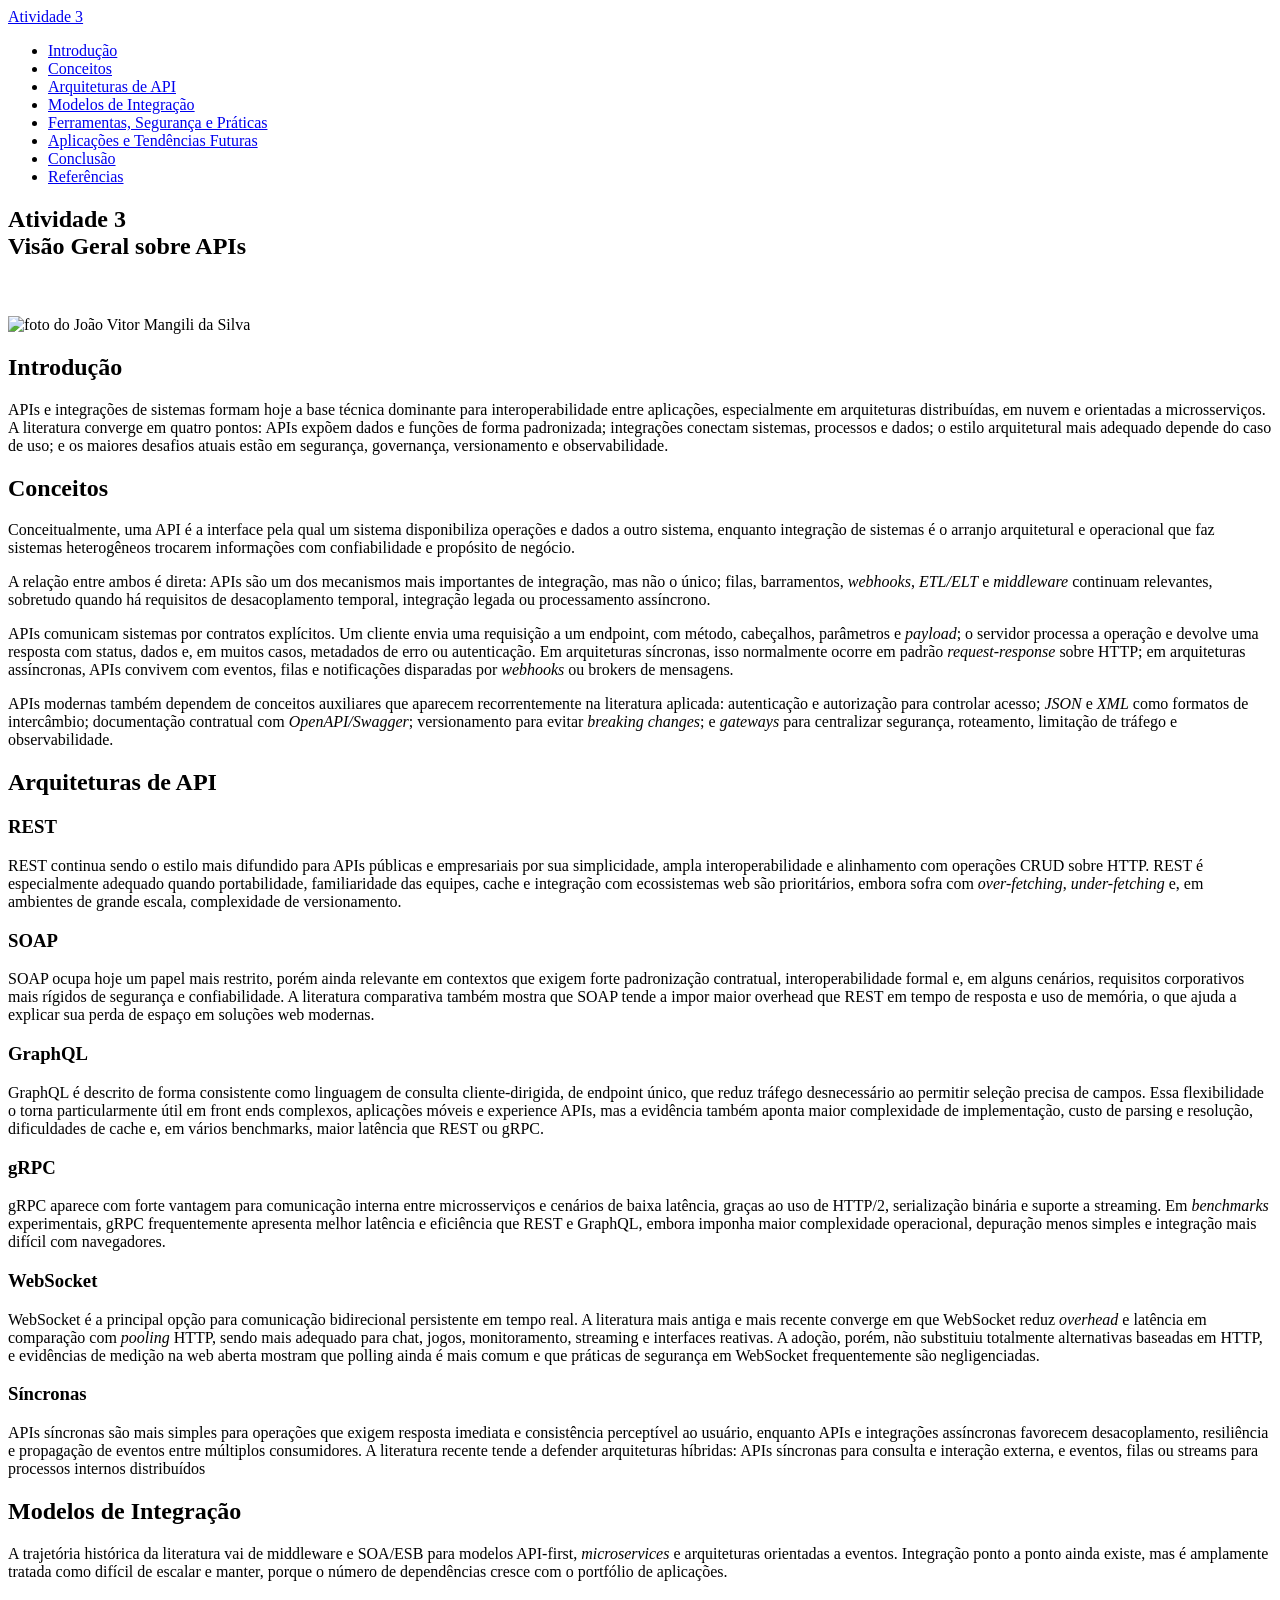
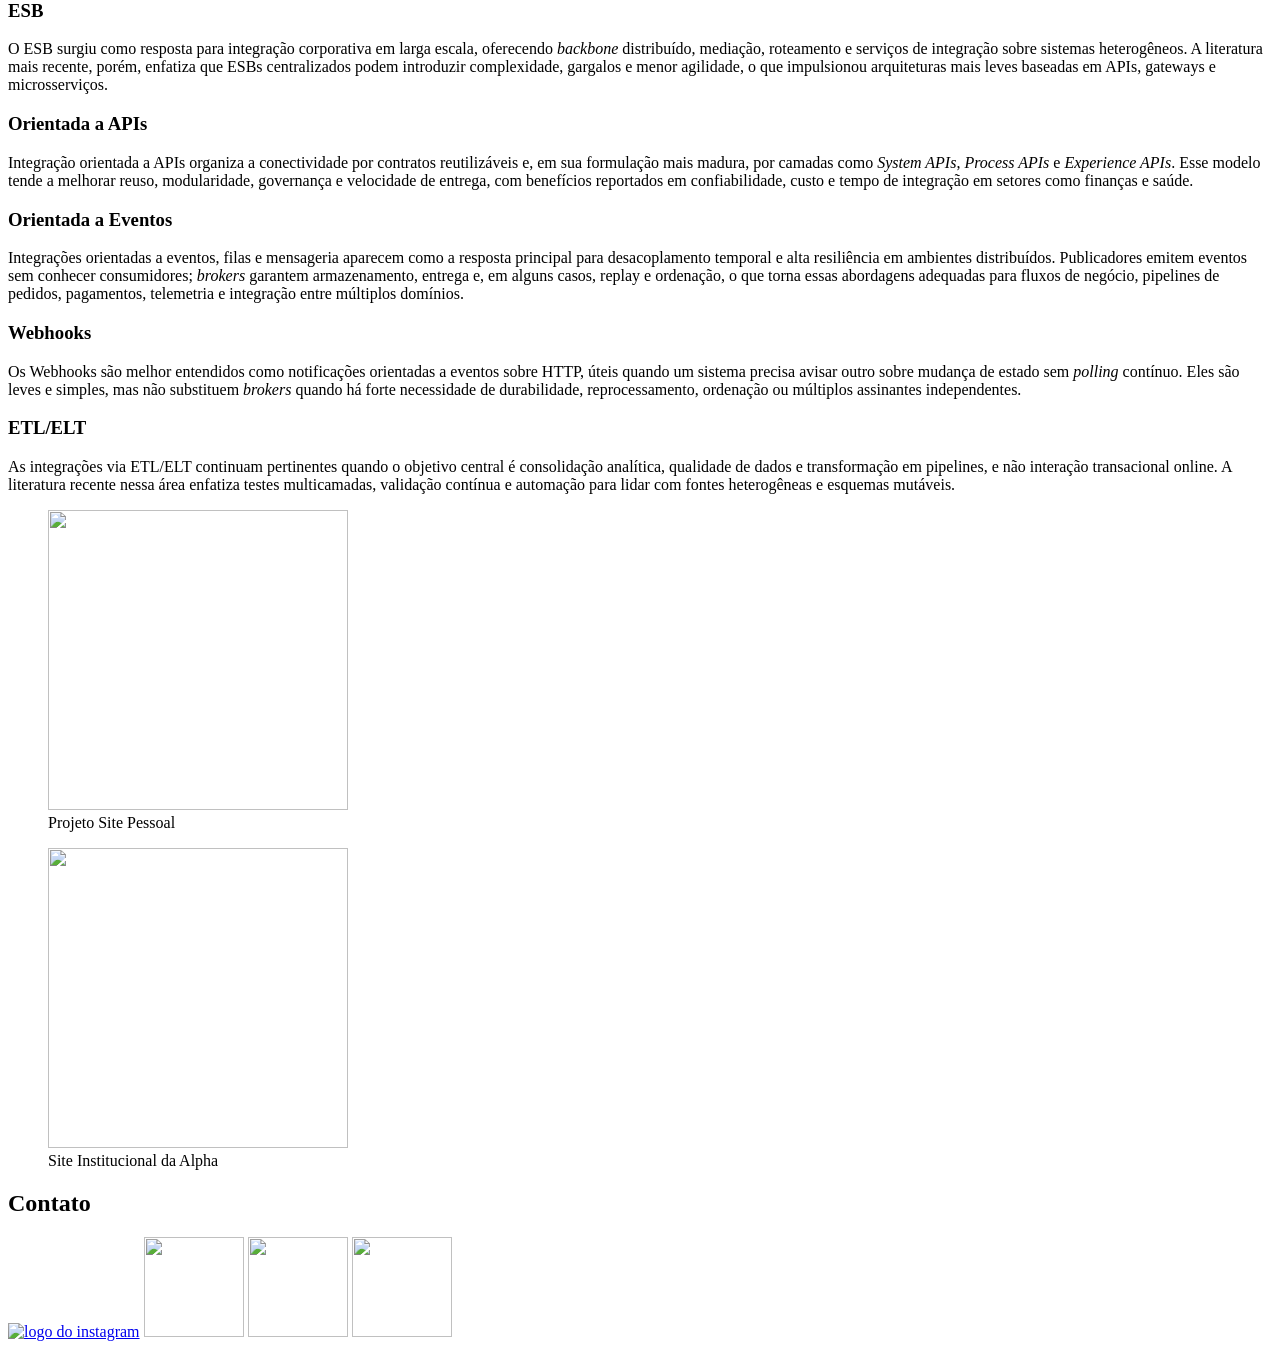
==== Atividade3/index.html @ 1edc34e7 "Add files via upload" ====
<!DOCTYPE html>
<html lang="pt-br">

<head>
    <meta charset="UTF-8">
    <meta name="viewport" content="width=device-width, initial-scale=1.0">
    <meta name="author" content="João Vitor Mangili da Silva">
    <meta name="description" content="Conteúdo da Atividade 3">
    <meta name="keywords" content="Desenvolvedor, 
    Atividade, APIs, João Vitor Mangili da Silva, Atividade 3, API, ">

    <link rel="stylesheet" href="style.css">
    <title>Atividade 3</title>
</head>

<body>
    <header class="header-1">
        <nav class="nav bd-grid">
            <div>
                <a href="#home" class="nav-logo">
                    Atividade 3
                </a>
            </div>
            <div class="nav-menu" id="nav-menu">
                <ul class="nav-list">
                    <li class="nav-item">
                        <a href="#introduction" class="nav-link">
                            Introdução
                        </a>
                    </li>
                    <li class="nav-item">
                        <a href="#concepts" class="nav-link">
                            Conceitos
                        </a>
                    </li>
                    <li class="nav-item">
                        <a href="#architecture" class="nav-link">
                            Arquiteturas de API
                        </a>
                    </li>
                    <li class="nav-item">
                        <a href="#integration" class="nav-link">
                            Modelos de Integração
                        </a>
                    </li>
                    <li class="nav-item">
                        <a href="#tools" class="nav-link">
                            Ferramentas, Segurança e Práticas
                        </a>
                    </li>
                    <li class="nav-item">
                        <a href="#aplic" class="nav-link">
                            Aplicações e Tendências Futuras
                        </a>
                    </li>
                    <li class="nav-item">
                        <a href="#conclusion" class="nav-link">
                            Conclusão
                        </a>
                    </li>
                    <li>
                        <a href="#ref" class="nav-link">
                            Referências
                        </a>
                    </li>
                </ul>
            </div>
        </nav>
    </header>

    <main>
        <section class="home bd-grid" id="home">
            <div class="home-data">
                <h1 class="home-title">
                    Atividade 3 <br>
                    <span class="home-title-color">
                        Visão Geral sobre APIs
                    </span>
                    <br>
                </h1>
            </div>
            <div class="home-img">
                <br> <br>
                <img src="./images/profile.jpeg" height="300" width="300" alt="foto do João
                Vitor Mangili da Silva" title="João">
            </div>
        </section class="introduction section" id="introduction">
        <h2 class="introduction-subtitle">
            Introdução
        </h2>
        <p class="introduction-text">
            APIs e integrações de sistemas formam hoje a base técnica dominante para interoperabilidade entre aplicações, especialmente em arquiteturas distribuídas, em nuvem e orientadas a microsserviços. A literatura converge em quatro pontos: APIs expõem dados e funções de forma padronizada; integrações conectam sistemas, processos e dados; o estilo arquitetural mais adequado depende do caso de uso; e os maiores desafios atuais estão em segurança, governança, versionamento e observabilidade.
        </p>
        <section>
            <section class="concepts section" id="concepts">
                <h2 class="concepts-subtitle">
                    Conceitos
                </h2>
                <div class="concepts-text">
    
                    <p>
                        Conceitualmente, uma API é a interface pela qual um sistema disponibiliza operações e dados a outro sistema, enquanto integração de sistemas é o arranjo arquitetural e operacional que faz sistemas heterogêneos trocarem informações com confiabilidade e propósito de negócio. 
                    </p>
                    <p>
                        A relação entre ambos é direta: APIs são um dos mecanismos mais importantes de integração, mas não o único; filas, barramentos, <i>webhooks</i>, <i>ETL/ELT</i> e <i>middleware</i> continuam relevantes, sobretudo quando há requisitos de desacoplamento temporal, integração legada ou processamento assíncrono.
                    </p>
                    <p>
                        APIs comunicam sistemas por contratos explícitos. Um cliente envia uma requisição a um endpoint, com método, cabeçalhos, parâmetros e <i>payload</i>; o servidor processa a operação e devolve uma resposta com status, dados e, em muitos casos, metadados de erro ou autenticação. Em arquiteturas síncronas, isso normalmente ocorre em padrão <i>request-response</i> sobre HTTP; em arquiteturas assíncronas, APIs convivem com eventos, filas e notificações disparadas por <i>webhooks</i> ou brokers de mensagens.
                    </p>
                    <p>
                        APIs modernas também dependem de conceitos auxiliares que aparecem recorrentemente na literatura aplicada: autenticação e autorização para controlar acesso; <i>JSON</i> e <i>XML</i> como formatos de intercâmbio; documentação contratual com <i>OpenAPI/Swagger</i>; versionamento para evitar <i>breaking changes</i>; e <i>gateways</i> para centralizar segurança, roteamento, limitação de tráfego e observabilidade.
                    </p>
                </div>
            </section>

            <section class="architecture section" id="architecture">
                <h2 class="architecture-title">
                    Arquiteturas de API
                </h2>
                <div class="architecture-container bd-grid">
                    <div>
                        <h3 class="architecture-subtitle">
                            REST
                        </h3>
                        <p class="architecture-text">
                           REST continua sendo o estilo mais difundido para APIs públicas e empresariais por sua simplicidade, ampla interoperabilidade e alinhamento com operações CRUD sobre HTTP. REST é especialmente adequado quando portabilidade, familiaridade das equipes, cache e integração com ecossistemas web são prioritários, embora sofra com <i>over-fetching</i>, <i>under-fetching</i> e, em ambientes de grande escala, complexidade de versionamento.
                        </p>
                        <h3 class="architecture-subtitle">
                            SOAP
                        </h3>
                        <p class="architecture-text">
                           SOAP ocupa hoje um papel mais restrito, porém ainda relevante em contextos que exigem forte padronização contratual, interoperabilidade formal e, em alguns cenários, requisitos corporativos mais rígidos de segurança e confiabilidade. A literatura comparativa também mostra que SOAP tende a impor maior overhead que REST em tempo de resposta e uso de memória, o que ajuda a explicar sua perda de espaço em soluções web modernas.
                        </p>
                        <h3 class="architecture-subtitle">
                            GraphQL
                        </h3>
                        <p class="architecture-text">
                           GraphQL é descrito de forma consistente como linguagem de consulta cliente-dirigida, de endpoint único, que reduz tráfego desnecessário ao permitir seleção precisa de campos. Essa flexibilidade o torna particularmente útil em front ends complexos, aplicações móveis e experience APIs, mas a evidência também aponta maior complexidade de implementação, custo de parsing e resolução, dificuldades de cache e, em vários benchmarks, maior latência que REST ou gRPC. 
                        </p>
                        <h3 class="architecture-subtitle">
                            gRPC
                        </h3>
                        <p class="architecture-text">
                           gRPC aparece com forte vantagem para comunicação interna entre microsserviços e cenários de baixa latência, graças ao uso de HTTP/2, serialização binária e suporte a streaming. Em <i>benchmarks</i> experimentais, gRPC frequentemente apresenta melhor latência e eficiência que REST e GraphQL, embora imponha maior complexidade operacional, depuração menos simples e integração mais difícil com navegadores.
                        </p>
                        <h3 class="architecture-subtitle">
                            WebSocket
                        </h3>
                        <p class="architecture-text">
                           WebSocket é a principal opção para comunicação bidirecional persistente em tempo real. A literatura mais antiga e mais recente converge em que WebSocket reduz <i>overhead</i> e latência em comparação com <i>pooling </i>HTTP, sendo mais adequado para chat, jogos, monitoramento, streaming e interfaces reativas. A adoção, porém, não substituiu totalmente alternativas baseadas em HTTP, e evidências de medição na web aberta mostram que polling ainda é mais comum e que práticas de segurança em WebSocket frequentemente são negligenciadas.
                        </p>
                        <h3 class="architecture-subtitle">
                            Síncronas
                        </h3>
                        <p class="architecture-text">
                           APIs síncronas são mais simples para operações que exigem resposta imediata e consistência perceptível ao usuário, enquanto APIs e integrações assíncronas favorecem desacoplamento, resiliência e propagação de eventos entre múltiplos consumidores. A literatura recente tende a defender arquiteturas híbridas: APIs síncronas para consulta e interação externa, e eventos, filas ou streams para processos internos distribuídos
                        </p>
                        
                    </div>
                </div>
            </section>

            <section class="integration-session" id="integration">
                <h2 class="integration-title">
                    Modelos de Integração
                </h2>
                <div class="integration-container bd-grid">
                    <p class="integration-text">
                           A trajetória histórica da literatura vai de middleware e SOA/ESB para modelos API-first, <i>microservices</i> e arquiteturas orientadas a eventos. Integração ponto a ponto ainda existe, mas é amplamente tratada como difícil de escalar e manter, porque o número de dependências cresce com o portfólio de aplicações. 
                        </p>
                    <h3 class="integration-subtitle">
                            ESB
                        </h3>
                        <p class="integration-text">
                           O ESB surgiu como resposta para integração corporativa em larga escala, oferecendo <i>backbone</i> distribuído, mediação, roteamento e serviços de integração sobre sistemas heterogêneos. A literatura mais recente, porém, enfatiza que ESBs centralizados podem introduzir complexidade, gargalos e menor agilidade, o que impulsionou arquiteturas mais leves baseadas em APIs, gateways e microsserviços. 
                        </p>
                        <h3 class="integration-subtitle">
                            Orientada a APIs
                        </h3>
                        <p class="integration-text">
                           Integração orientada a APIs organiza a conectividade por contratos reutilizáveis e, em sua formulação mais madura, por camadas como <i>System APIs</i>, <i>Process APIs</i> e <i>Experience APIs</i>. Esse modelo tende a melhorar reuso, modularidade, governança e velocidade de entrega, com benefícios reportados em confiabilidade, custo e tempo de integração em setores como finanças e saúde.
                        </p>
                        <h3 class="integration-subtitle">
                            Orientada a Eventos
                        </h3>
                        <p class="integration-text">
                           Integrações orientadas a eventos, filas e mensageria aparecem como a resposta principal para desacoplamento temporal e alta resiliência em ambientes distribuídos. Publicadores emitem eventos sem conhecer consumidores; <i>brokers</i> garantem armazenamento, entrega e, em alguns casos, replay e ordenação, o que torna essas abordagens adequadas para fluxos de negócio, pipelines de pedidos, pagamentos, telemetria e integração entre múltiplos domínios.
                        </p>
                        <h3 class="integration-subtitle">
                            Webhooks
                        </h3>
                        <p class="integration-text">
                           Os Webhooks são melhor entendidos como notificações orientadas a eventos sobre HTTP, úteis quando um sistema precisa avisar outro sobre mudança de estado sem <i>polling</i> contínuo. Eles são leves e simples, mas não substituem <i>brokers</i> quando há forte necessidade de durabilidade, reprocessamento, ordenação ou múltiplos assinantes independentes.
                        </p>
                        <h3 class="integration-subtitle">
                            ETL/ELT
                        </h3>
                        <p class="integration-text">
                           As integrações via ETL/ELT continuam pertinentes quando o objetivo central é consolidação analítica, qualidade de dados e transformação em pipelines, e não interação transacional online. A literatura recente nessa área enfatiza testes multicamadas, validação contínua e automação para lidar com fontes heterogêneas e esquemas mutáveis. 
                        </p>
                </div>

                <div class="projects-container bd-grid">
                    <div class="projects-image">
                        <figure>
                            <a href="https://github.com/JoaoMangili" target="_blank">
                                <img src="./images/SANTOS.jpg" alt="" width="300" height="300">
                            </a>
                            <figcaption>
                                Projeto Site Pessoal
                            </figcaption>
                        </figure>
                    </div>
                    <div class="projects-image">
                        <figure>
                            <a href="https://github.com/JoaoMangili" target="_blank">
                                <img src="./images/GOAT.jpg" alt="" width="300" height="300">
                            </a>
                            <figcaption>
                                Site Institucional da Alpha
                            </figcaption>
                        </figure>
                    </div>
                </div>
            </section>
            <section class="contact section" id="contact">
                <h2 class="section-title">Contato</h2>
                <div class="contact-container bd-grid">

                    <a href="https://www.instagram.com/mangilijoao/">
                        <img src="./images/insta.png" width="100" height="100" alt="logo do instagram"></a>

                    <a href="https://wa.me/5515988372526">
                        <img src="./images/whatsapp.png" width="100" height="100"></a>

                    <a href="https://br.linkedin.com/in/jo%C3%A3o-mangili-807789366">
                        <img src="./images/linkedin.png" width="100" height="100"></a>

                    <a href="https://github.com/JoaoMangili">
                        <img src="./images/github.png" width="100" height="100"></a>
                </div>
            </section>
        </section>
</body>

</html>
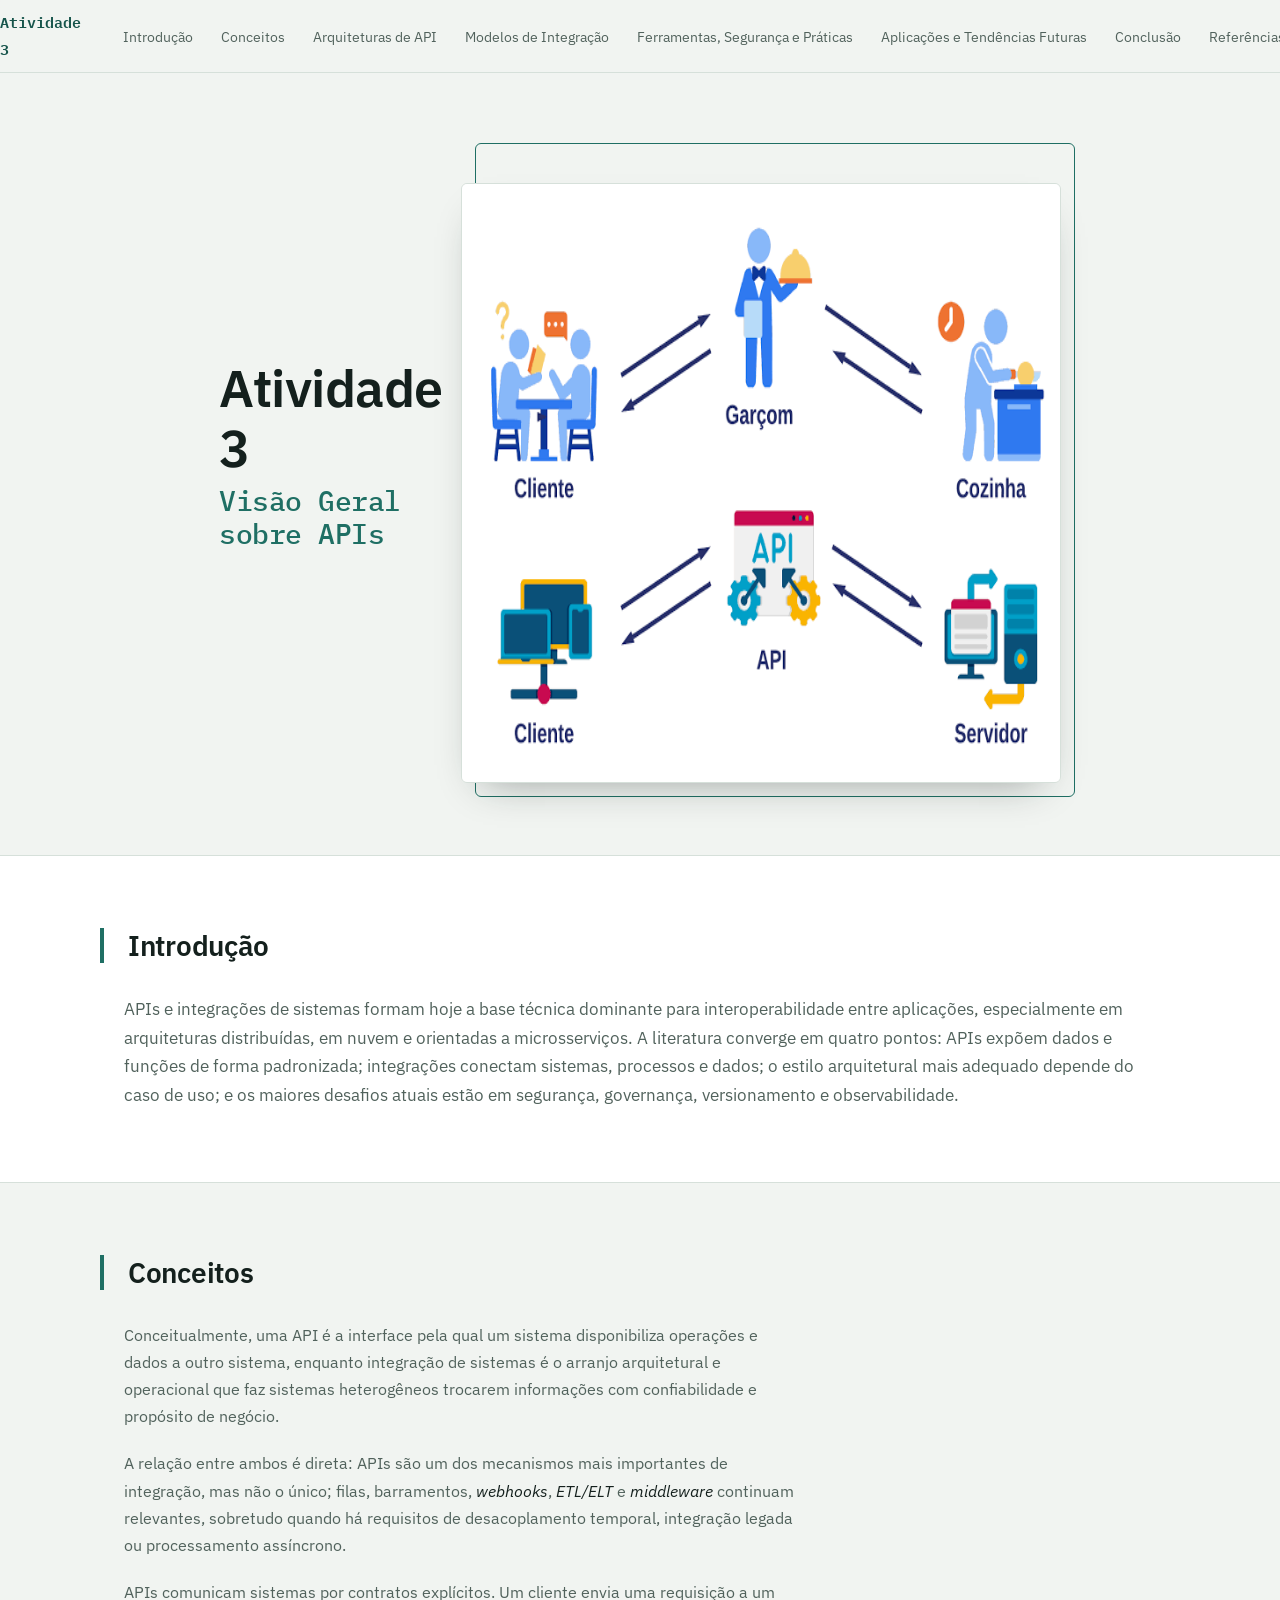
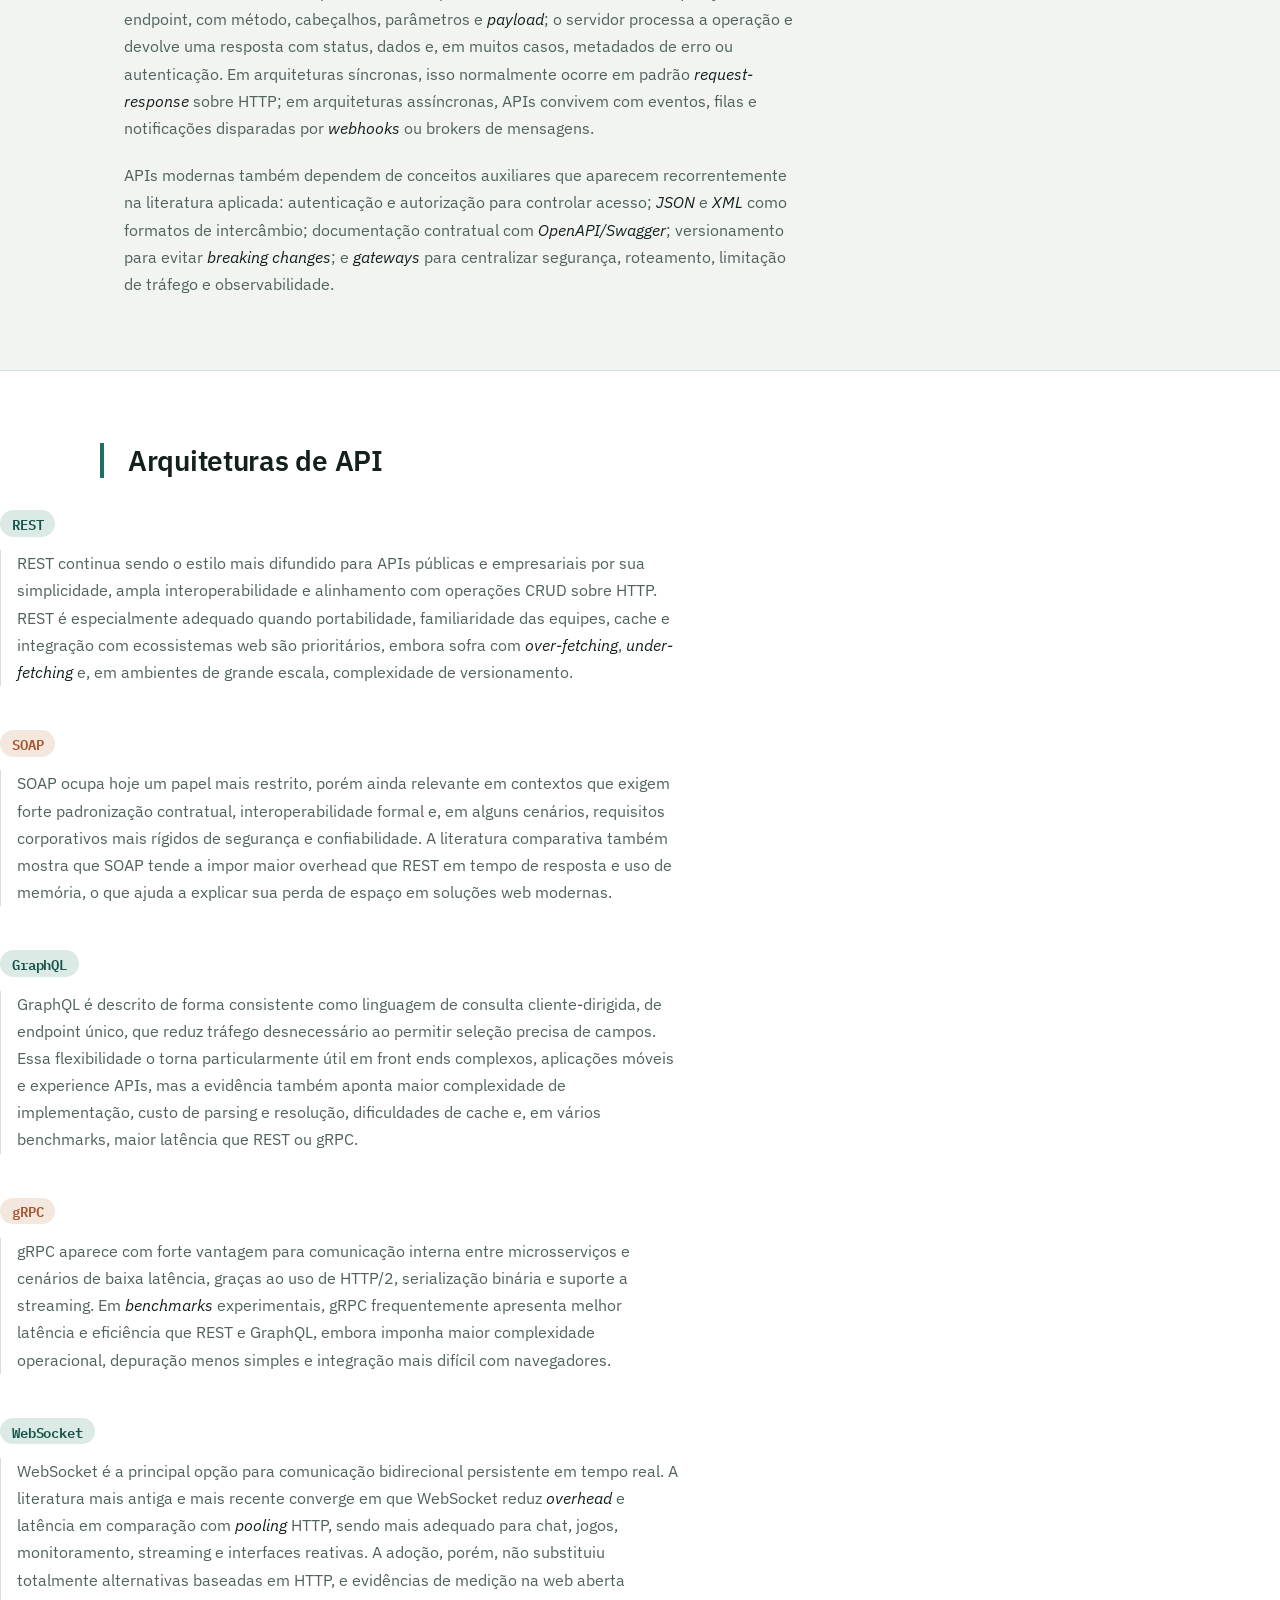
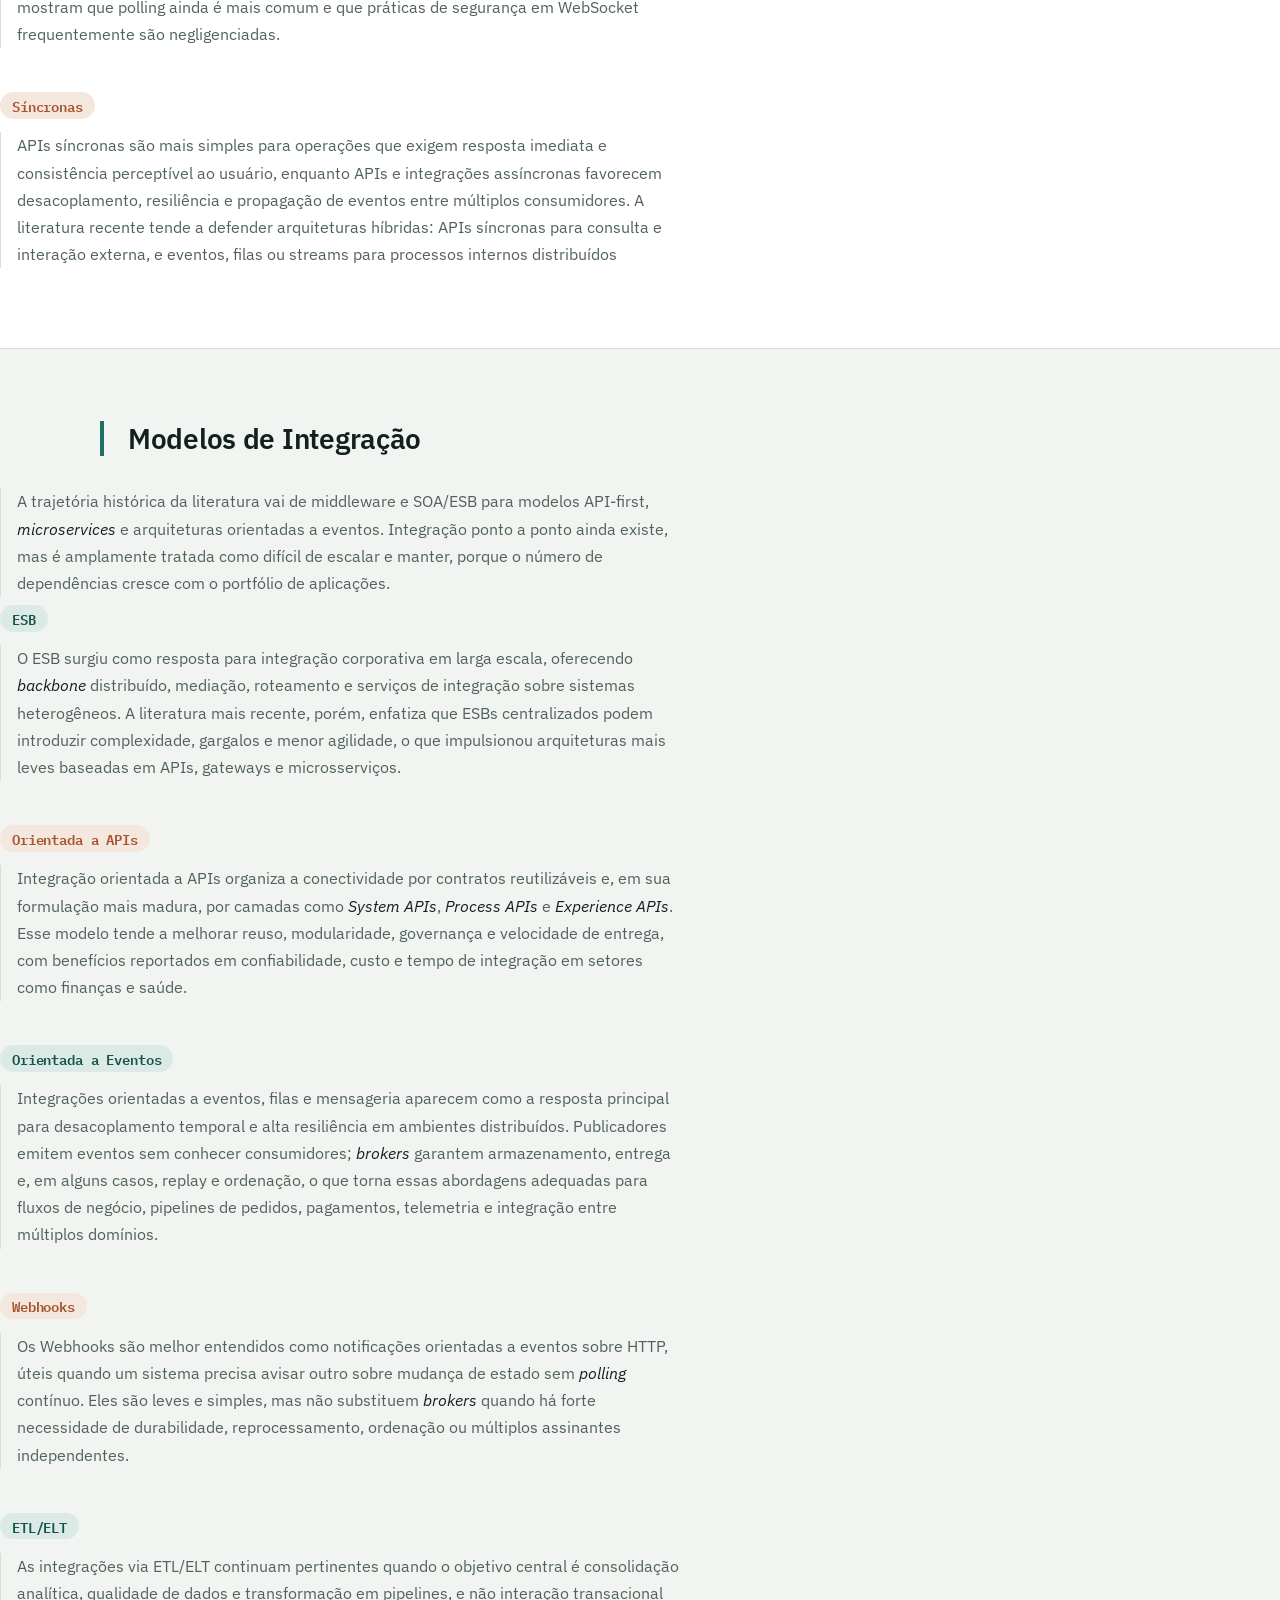
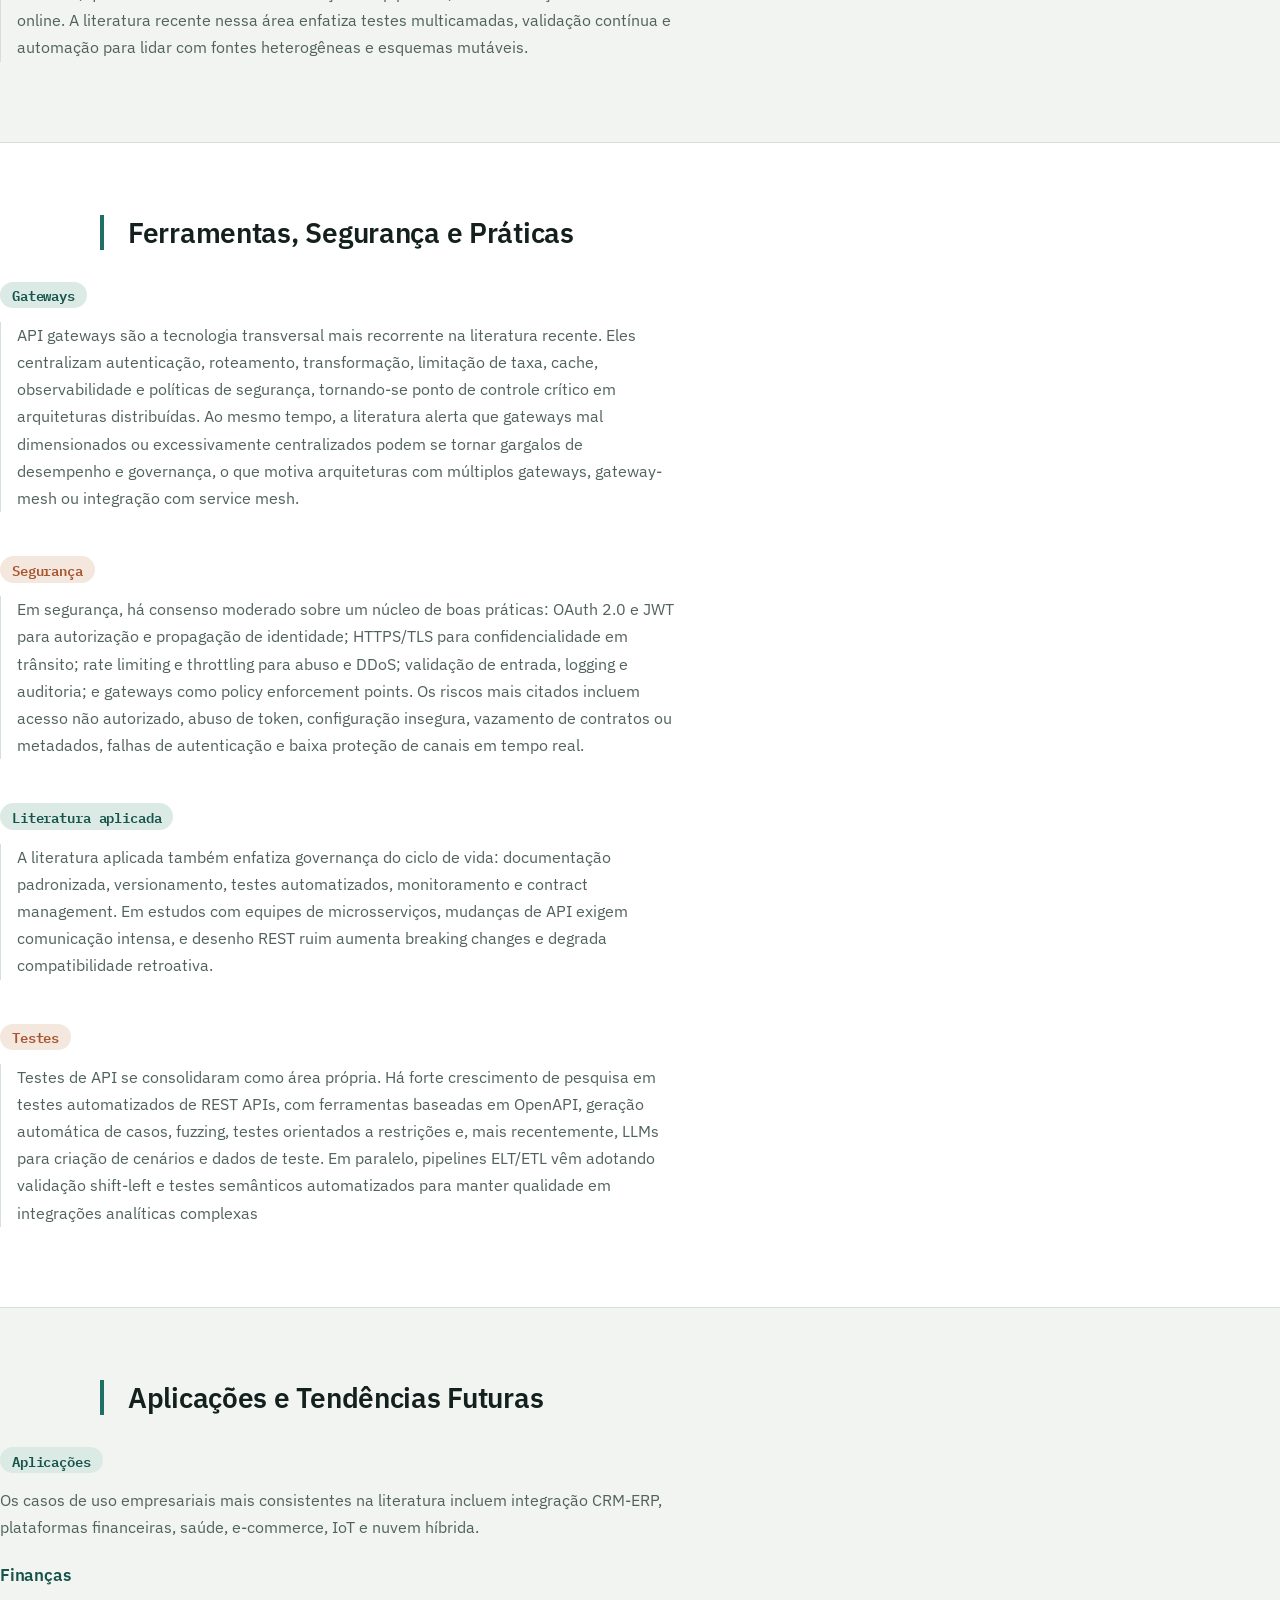
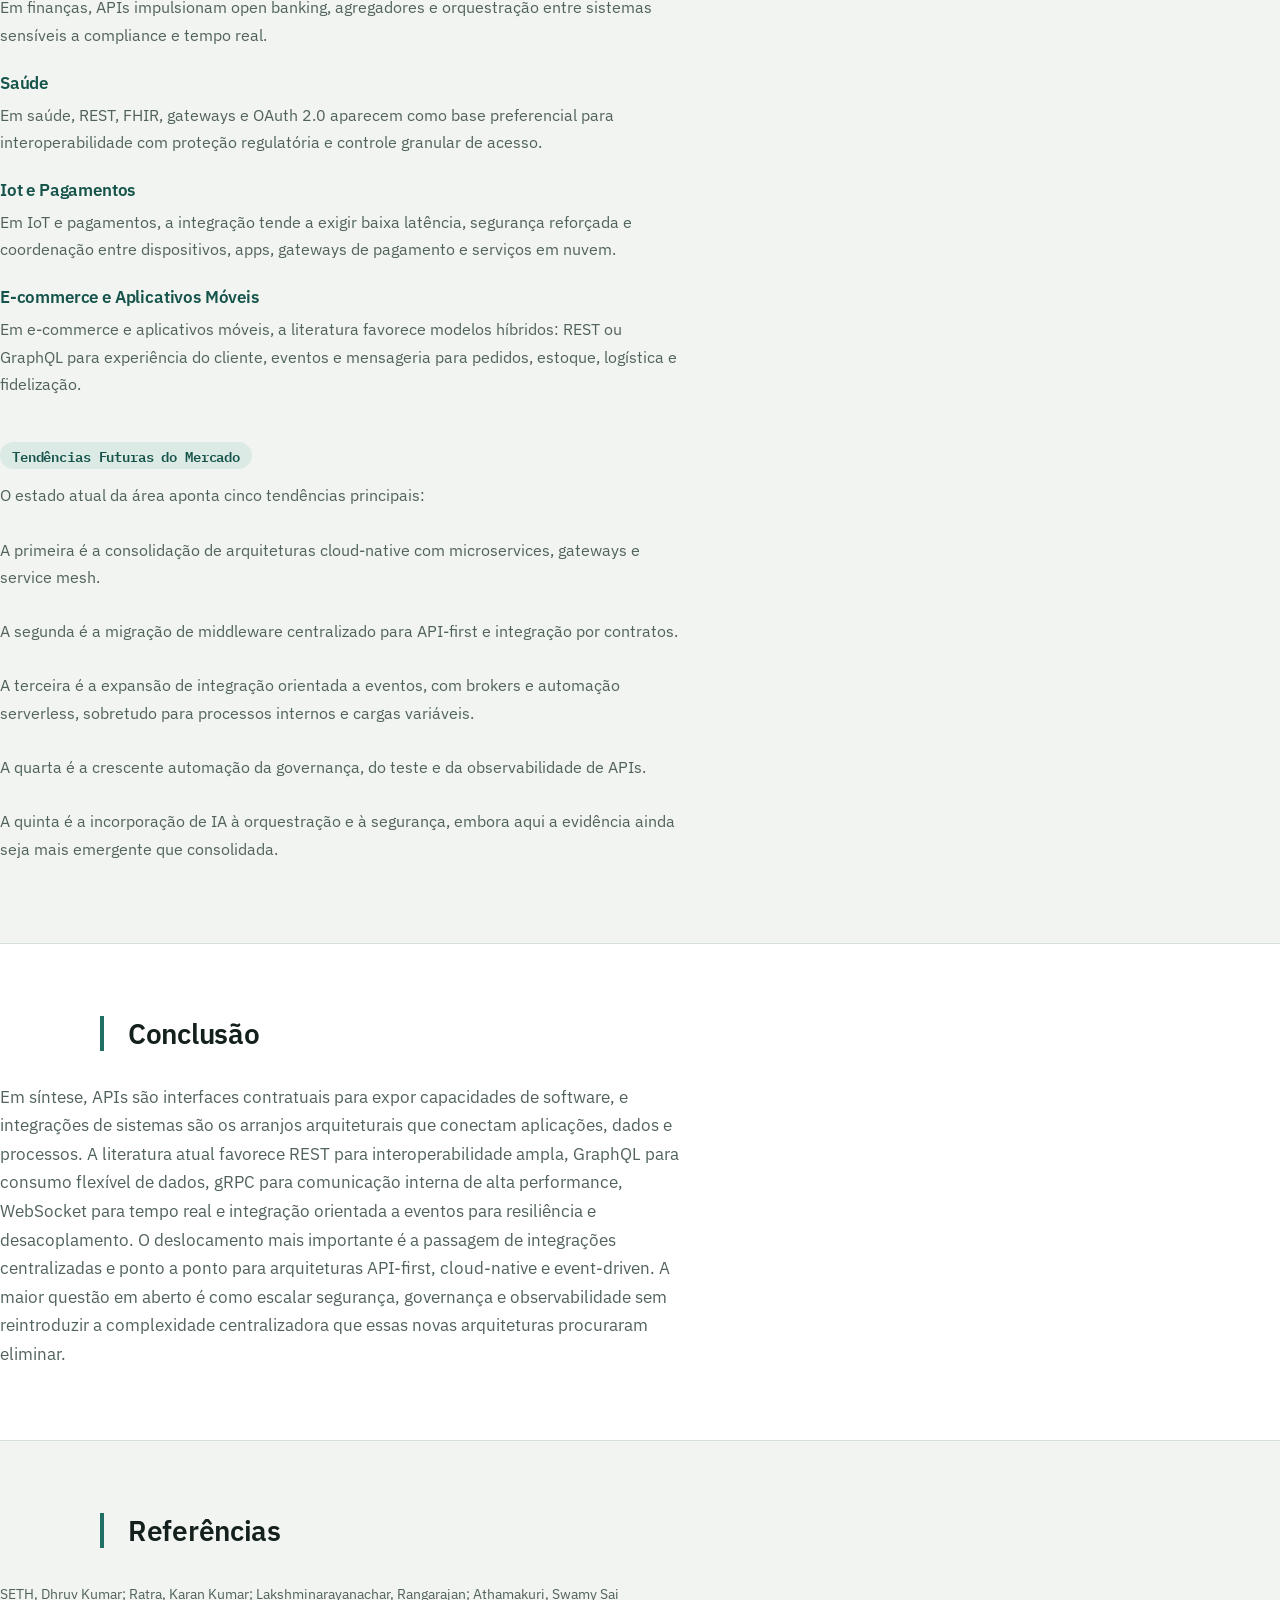
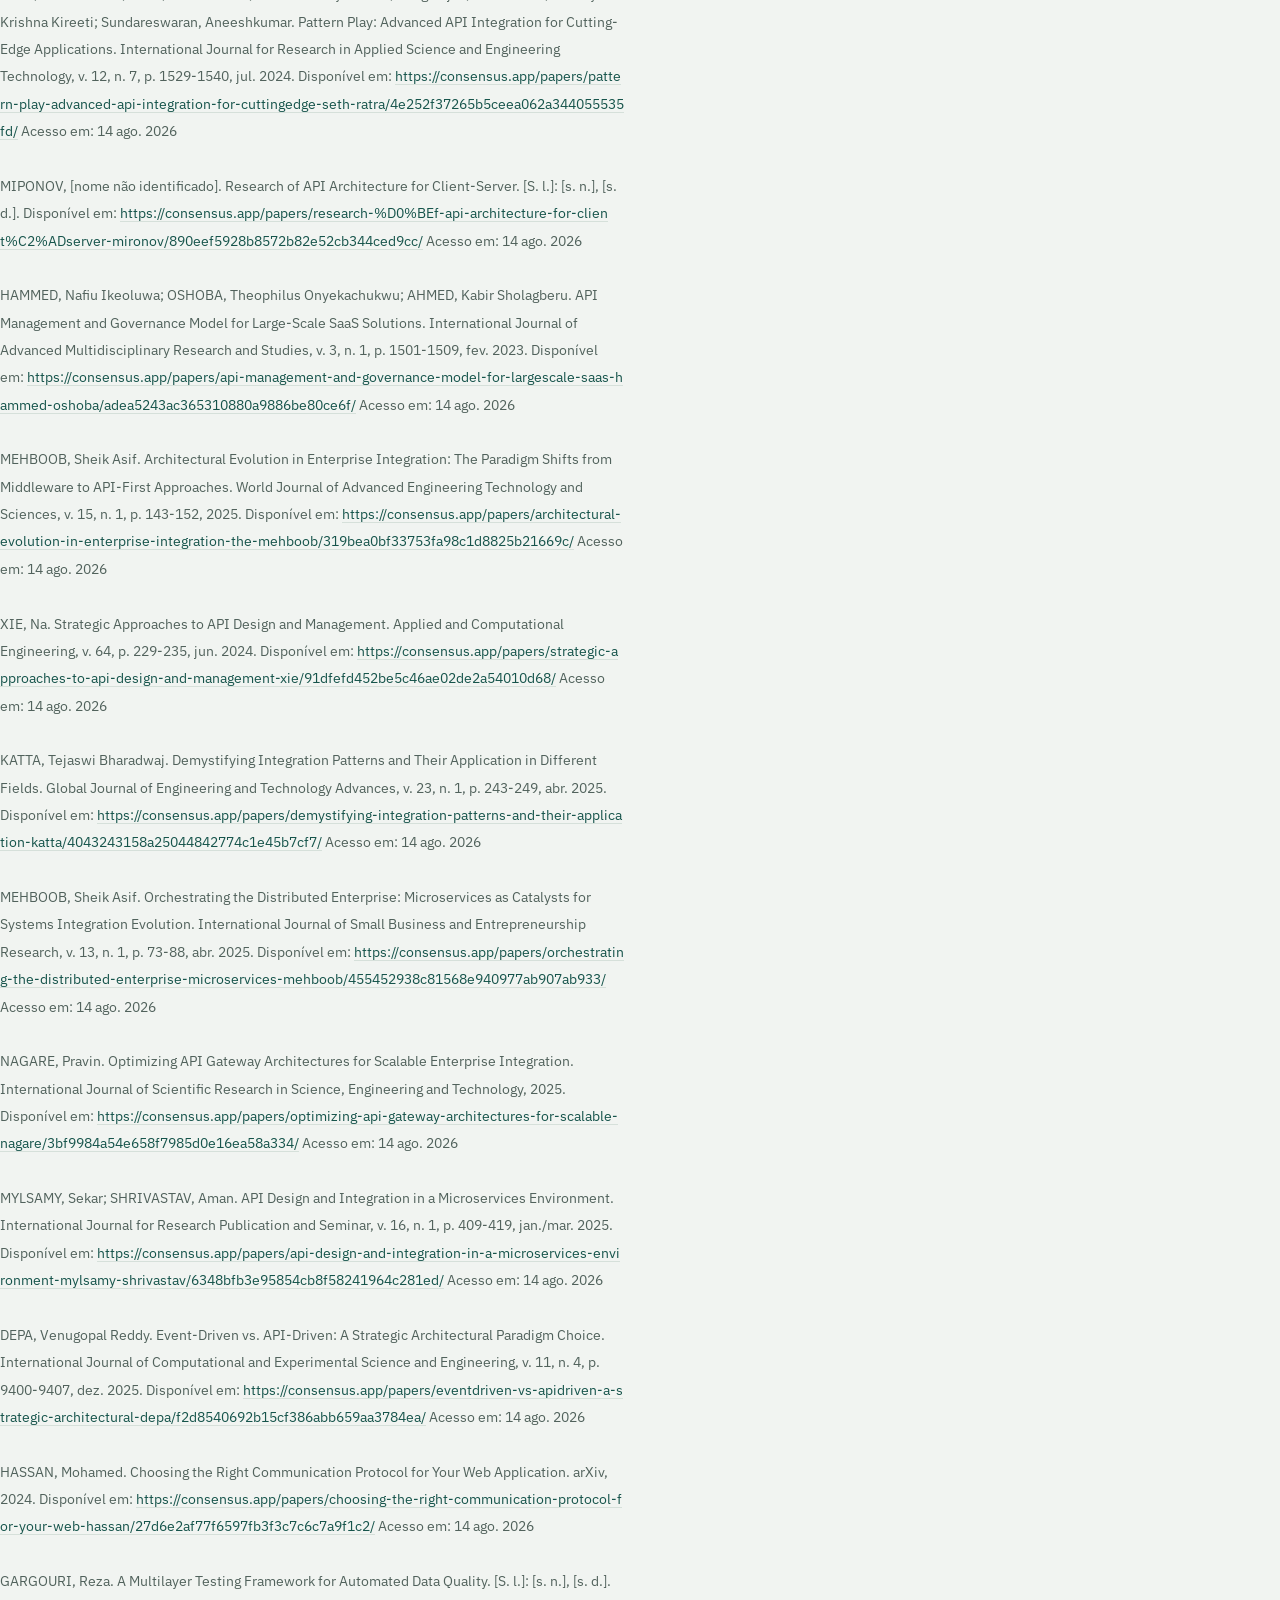
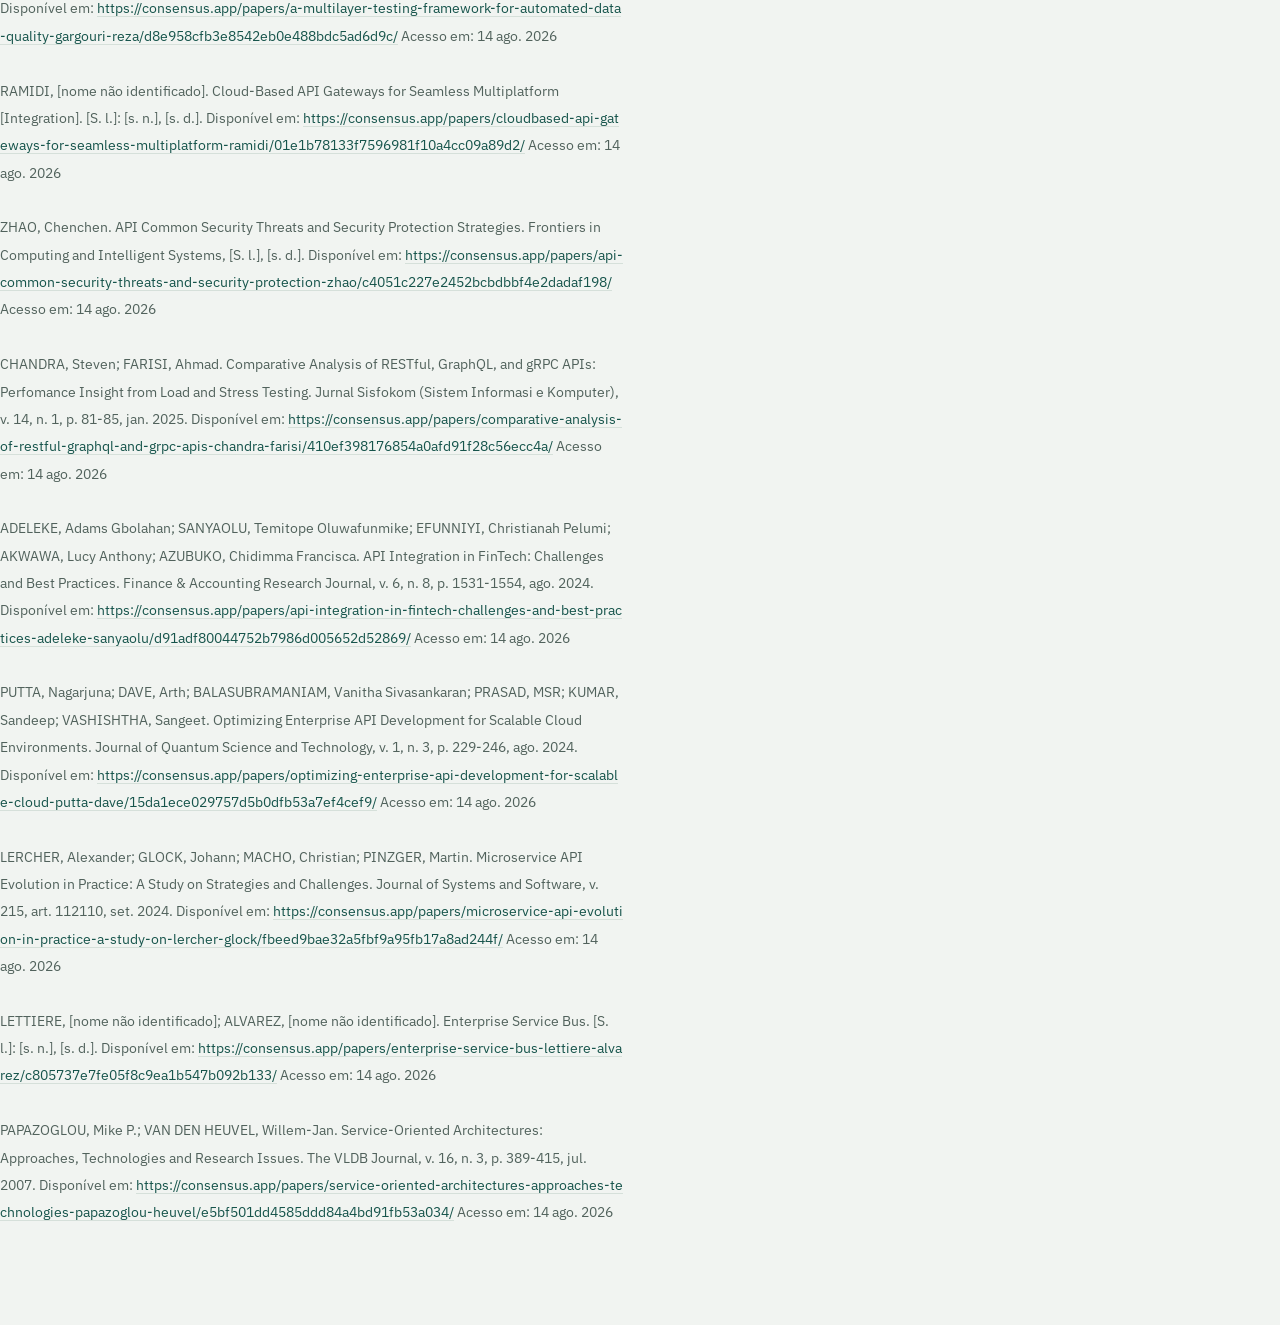
==== commit a1e7ad9d: "Arquivos para executar a Atividade3 Arquivos necessários para executar a Atividade 3 devidamente" ====
--- a/Atividade3/index.html
+++ b/Atividade3/index.html
@@ -81,34 +81,53 @@
             </div>
             <div class="home-img">
                 <br> <br>
-                <img src="./images/profile.jpeg" height="300" width="300" alt="foto do João
-                Vitor Mangili da Silva" title="João">
+                <img src="./images/api.png" height="600" width="600" alt="foto ilustrativa de como as APIs funcionam" title="API">
             </div>
-        </section class="introduction section" id="introduction">
-        <h2 class="introduction-subtitle">
+        </section>
+        <section class="introduction section" id="introduction">
+            <h2 class="introduction-subtitle">
             Introdução
-        </h2>
+            </h2>
         <p class="introduction-text">
-            APIs e integrações de sistemas formam hoje a base técnica dominante para interoperabilidade entre aplicações, especialmente em arquiteturas distribuídas, em nuvem e orientadas a microsserviços. A literatura converge em quatro pontos: APIs expõem dados e funções de forma padronizada; integrações conectam sistemas, processos e dados; o estilo arquitetural mais adequado depende do caso de uso; e os maiores desafios atuais estão em segurança, governança, versionamento e observabilidade.
+            APIs e integrações de sistemas formam hoje a base técnica dominante para interoperabilidade entre
+            aplicações, especialmente em arquiteturas distribuídas, em nuvem e orientadas a microsserviços. A literatura
+            converge em quatro pontos: APIs expõem dados e funções de forma padronizada; integrações conectam sistemas,
+            processos e dados; o estilo arquitetural mais adequado depende do caso de uso; e os maiores desafios atuais
+            estão em segurança, governança, versionamento e observabilidade.
         </p>
-        <section>
+        </section>
+
             <section class="concepts section" id="concepts">
                 <h2 class="concepts-subtitle">
                     Conceitos
                 </h2>
                 <div class="concepts-text">
-    
+
                     <p>
-                        Conceitualmente, uma API é a interface pela qual um sistema disponibiliza operações e dados a outro sistema, enquanto integração de sistemas é o arranjo arquitetural e operacional que faz sistemas heterogêneos trocarem informações com confiabilidade e propósito de negócio. 
+                        Conceitualmente, uma API é a interface pela qual um sistema disponibiliza operações e dados a
+                        outro sistema, enquanto integração de sistemas é o arranjo arquitetural e operacional que faz
+                        sistemas heterogêneos trocarem informações com confiabilidade e propósito de negócio.
                     </p>
                     <p>
-                        A relação entre ambos é direta: APIs são um dos mecanismos mais importantes de integração, mas não o único; filas, barramentos, <i>webhooks</i>, <i>ETL/ELT</i> e <i>middleware</i> continuam relevantes, sobretudo quando há requisitos de desacoplamento temporal, integração legada ou processamento assíncrono.
+                        A relação entre ambos é direta: APIs são um dos mecanismos mais importantes de integração, mas
+                        não o único; filas, barramentos, <i>webhooks</i>, <i>ETL/ELT</i> e <i>middleware</i> continuam
+                        relevantes, sobretudo quando há requisitos de desacoplamento temporal, integração legada ou
+                        processamento assíncrono.
                     </p>
                     <p>
-                        APIs comunicam sistemas por contratos explícitos. Um cliente envia uma requisição a um endpoint, com método, cabeçalhos, parâmetros e <i>payload</i>; o servidor processa a operação e devolve uma resposta com status, dados e, em muitos casos, metadados de erro ou autenticação. Em arquiteturas síncronas, isso normalmente ocorre em padrão <i>request-response</i> sobre HTTP; em arquiteturas assíncronas, APIs convivem com eventos, filas e notificações disparadas por <i>webhooks</i> ou brokers de mensagens.
+                        APIs comunicam sistemas por contratos explícitos. Um cliente envia uma requisição a um endpoint,
+                        com método, cabeçalhos, parâmetros e <i>payload</i>; o servidor processa a operação e devolve
+                        uma resposta com status, dados e, em muitos casos, metadados de erro ou autenticação. Em
+                        arquiteturas síncronas, isso normalmente ocorre em padrão <i>request-response</i> sobre HTTP; em
+                        arquiteturas assíncronas, APIs convivem com eventos, filas e notificações disparadas por
+                        <i>webhooks</i> ou brokers de mensagens.
                     </p>
                     <p>
-                        APIs modernas também dependem de conceitos auxiliares que aparecem recorrentemente na literatura aplicada: autenticação e autorização para controlar acesso; <i>JSON</i> e <i>XML</i> como formatos de intercâmbio; documentação contratual com <i>OpenAPI/Swagger</i>; versionamento para evitar <i>breaking changes</i>; e <i>gateways</i> para centralizar segurança, roteamento, limitação de tráfego e observabilidade.
+                        APIs modernas também dependem de conceitos auxiliares que aparecem recorrentemente na literatura
+                        aplicada: autenticação e autorização para controlar acesso; <i>JSON</i> e <i>XML</i> como
+                        formatos de intercâmbio; documentação contratual com <i>OpenAPI/Swagger</i>; versionamento para
+                        evitar <i>breaking changes</i>; e <i>gateways</i> para centralizar segurança, roteamento,
+                        limitação de tráfego e observabilidade.
                     </p>
                 </div>
             </section>
@@ -123,39 +142,66 @@
                             REST
                         </h3>
                         <p class="architecture-text">
-                           REST continua sendo o estilo mais difundido para APIs públicas e empresariais por sua simplicidade, ampla interoperabilidade e alinhamento com operações CRUD sobre HTTP. REST é especialmente adequado quando portabilidade, familiaridade das equipes, cache e integração com ecossistemas web são prioritários, embora sofra com <i>over-fetching</i>, <i>under-fetching</i> e, em ambientes de grande escala, complexidade de versionamento.
+                            REST continua sendo o estilo mais difundido para APIs públicas e empresariais por sua
+                            simplicidade, ampla interoperabilidade e alinhamento com operações CRUD sobre HTTP. REST é
+                            especialmente adequado quando portabilidade, familiaridade das equipes, cache e integração
+                            com ecossistemas web são prioritários, embora sofra com <i>over-fetching</i>,
+                            <i>under-fetching</i> e, em ambientes de grande escala, complexidade de versionamento.
                         </p>
                         <h3 class="architecture-subtitle">
                             SOAP
                         </h3>
                         <p class="architecture-text">
-                           SOAP ocupa hoje um papel mais restrito, porém ainda relevante em contextos que exigem forte padronização contratual, interoperabilidade formal e, em alguns cenários, requisitos corporativos mais rígidos de segurança e confiabilidade. A literatura comparativa também mostra que SOAP tende a impor maior overhead que REST em tempo de resposta e uso de memória, o que ajuda a explicar sua perda de espaço em soluções web modernas.
+                            SOAP ocupa hoje um papel mais restrito, porém ainda relevante em contextos que exigem forte
+                            padronização contratual, interoperabilidade formal e, em alguns cenários, requisitos
+                            corporativos mais rígidos de segurança e confiabilidade. A literatura comparativa também
+                            mostra que SOAP tende a impor maior overhead que REST em tempo de resposta e uso de memória,
+                            o que ajuda a explicar sua perda de espaço em soluções web modernas.
                         </p>
                         <h3 class="architecture-subtitle">
                             GraphQL
                         </h3>
                         <p class="architecture-text">
-                           GraphQL é descrito de forma consistente como linguagem de consulta cliente-dirigida, de endpoint único, que reduz tráfego desnecessário ao permitir seleção precisa de campos. Essa flexibilidade o torna particularmente útil em front ends complexos, aplicações móveis e experience APIs, mas a evidência também aponta maior complexidade de implementação, custo de parsing e resolução, dificuldades de cache e, em vários benchmarks, maior latência que REST ou gRPC. 
+                            GraphQL é descrito de forma consistente como linguagem de consulta cliente-dirigida, de
+                            endpoint único, que reduz tráfego desnecessário ao permitir seleção precisa de campos. Essa
+                            flexibilidade o torna particularmente útil em front ends complexos, aplicações móveis e
+                            experience APIs, mas a evidência também aponta maior complexidade de implementação, custo de
+                            parsing e resolução, dificuldades de cache e, em vários benchmarks, maior latência que REST
+                            ou gRPC.
                         </p>
                         <h3 class="architecture-subtitle">
                             gRPC
                         </h3>
                         <p class="architecture-text">
-                           gRPC aparece com forte vantagem para comunicação interna entre microsserviços e cenários de baixa latência, graças ao uso de HTTP/2, serialização binária e suporte a streaming. Em <i>benchmarks</i> experimentais, gRPC frequentemente apresenta melhor latência e eficiência que REST e GraphQL, embora imponha maior complexidade operacional, depuração menos simples e integração mais difícil com navegadores.
+                            gRPC aparece com forte vantagem para comunicação interna entre microsserviços e cenários de
+                            baixa latência, graças ao uso de HTTP/2, serialização binária e suporte a streaming. Em
+                            <i>benchmarks</i> experimentais, gRPC frequentemente apresenta melhor latência e eficiência
+                            que REST e GraphQL, embora imponha maior complexidade operacional, depuração menos simples e
+                            integração mais difícil com navegadores.
                         </p>
                         <h3 class="architecture-subtitle">
                             WebSocket
                         </h3>
                         <p class="architecture-text">
-                           WebSocket é a principal opção para comunicação bidirecional persistente em tempo real. A literatura mais antiga e mais recente converge em que WebSocket reduz <i>overhead</i> e latência em comparação com <i>pooling </i>HTTP, sendo mais adequado para chat, jogos, monitoramento, streaming e interfaces reativas. A adoção, porém, não substituiu totalmente alternativas baseadas em HTTP, e evidências de medição na web aberta mostram que polling ainda é mais comum e que práticas de segurança em WebSocket frequentemente são negligenciadas.
+                            WebSocket é a principal opção para comunicação bidirecional persistente em tempo real. A
+                            literatura mais antiga e mais recente converge em que WebSocket reduz <i>overhead</i> e
+                            latência em comparação com <i>pooling </i>HTTP, sendo mais adequado para chat, jogos,
+                            monitoramento, streaming e interfaces reativas. A adoção, porém, não substituiu totalmente
+                            alternativas baseadas em HTTP, e evidências de medição na web aberta mostram que polling
+                            ainda é mais comum e que práticas de segurança em WebSocket frequentemente são
+                            negligenciadas.
                         </p>
                         <h3 class="architecture-subtitle">
                             Síncronas
                         </h3>
                         <p class="architecture-text">
-                           APIs síncronas são mais simples para operações que exigem resposta imediata e consistência perceptível ao usuário, enquanto APIs e integrações assíncronas favorecem desacoplamento, resiliência e propagação de eventos entre múltiplos consumidores. A literatura recente tende a defender arquiteturas híbridas: APIs síncronas para consulta e interação externa, e eventos, filas ou streams para processos internos distribuídos
-                        </p>
-                        
+                            APIs síncronas são mais simples para operações que exigem resposta imediata e consistência
+                            perceptível ao usuário, enquanto APIs e integrações assíncronas favorecem desacoplamento,
+                            resiliência e propagação de eventos entre múltiplos consumidores. A literatura recente tende
+                            a defender arquiteturas híbridas: APIs síncronas para consulta e interação externa, e
+                            eventos, filas ou streams para processos internos distribuídos
+                        </p>
+
                     </div>
                 </div>
             </section>
@@ -166,81 +212,280 @@
                 </h2>
                 <div class="integration-container bd-grid">
                     <p class="integration-text">
-                           A trajetória histórica da literatura vai de middleware e SOA/ESB para modelos API-first, <i>microservices</i> e arquiteturas orientadas a eventos. Integração ponto a ponto ainda existe, mas é amplamente tratada como difícil de escalar e manter, porque o número de dependências cresce com o portfólio de aplicações. 
-                        </p>
+                        A trajetória histórica da literatura vai de middleware e SOA/ESB para modelos API-first,
+                        <i>microservices</i> e arquiteturas orientadas a eventos. Integração ponto a ponto ainda existe,
+                        mas é amplamente tratada como difícil de escalar e manter, porque o número de dependências
+                        cresce com o portfólio de aplicações.
+                    </p>
                     <h3 class="integration-subtitle">
-                            ESB
-                        </h3>
-                        <p class="integration-text">
-                           O ESB surgiu como resposta para integração corporativa em larga escala, oferecendo <i>backbone</i> distribuído, mediação, roteamento e serviços de integração sobre sistemas heterogêneos. A literatura mais recente, porém, enfatiza que ESBs centralizados podem introduzir complexidade, gargalos e menor agilidade, o que impulsionou arquiteturas mais leves baseadas em APIs, gateways e microsserviços. 
-                        </p>
-                        <h3 class="integration-subtitle">
-                            Orientada a APIs
-                        </h3>
-                        <p class="integration-text">
-                           Integração orientada a APIs organiza a conectividade por contratos reutilizáveis e, em sua formulação mais madura, por camadas como <i>System APIs</i>, <i>Process APIs</i> e <i>Experience APIs</i>. Esse modelo tende a melhorar reuso, modularidade, governança e velocidade de entrega, com benefícios reportados em confiabilidade, custo e tempo de integração em setores como finanças e saúde.
-                        </p>
-                        <h3 class="integration-subtitle">
-                            Orientada a Eventos
-                        </h3>
-                        <p class="integration-text">
-                           Integrações orientadas a eventos, filas e mensageria aparecem como a resposta principal para desacoplamento temporal e alta resiliência em ambientes distribuídos. Publicadores emitem eventos sem conhecer consumidores; <i>brokers</i> garantem armazenamento, entrega e, em alguns casos, replay e ordenação, o que torna essas abordagens adequadas para fluxos de negócio, pipelines de pedidos, pagamentos, telemetria e integração entre múltiplos domínios.
-                        </p>
-                        <h3 class="integration-subtitle">
-                            Webhooks
-                        </h3>
-                        <p class="integration-text">
-                           Os Webhooks são melhor entendidos como notificações orientadas a eventos sobre HTTP, úteis quando um sistema precisa avisar outro sobre mudança de estado sem <i>polling</i> contínuo. Eles são leves e simples, mas não substituem <i>brokers</i> quando há forte necessidade de durabilidade, reprocessamento, ordenação ou múltiplos assinantes independentes.
-                        </p>
-                        <h3 class="integration-subtitle">
-                            ETL/ELT
-                        </h3>
-                        <p class="integration-text">
-                           As integrações via ETL/ELT continuam pertinentes quando o objetivo central é consolidação analítica, qualidade de dados e transformação em pipelines, e não interação transacional online. A literatura recente nessa área enfatiza testes multicamadas, validação contínua e automação para lidar com fontes heterogêneas e esquemas mutáveis. 
-                        </p>
-                </div>
-
-                <div class="projects-container bd-grid">
-                    <div class="projects-image">
-                        <figure>
-                            <a href="https://github.com/JoaoMangili" target="_blank">
-                                <img src="./images/SANTOS.jpg" alt="" width="300" height="300">
-                            </a>
-                            <figcaption>
-                                Projeto Site Pessoal
-                            </figcaption>
-                        </figure>
-                    </div>
-                    <div class="projects-image">
-                        <figure>
-                            <a href="https://github.com/JoaoMangili" target="_blank">
-                                <img src="./images/GOAT.jpg" alt="" width="300" height="300">
-                            </a>
-                            <figcaption>
-                                Site Institucional da Alpha
-                            </figcaption>
-                        </figure>
-                    </div>
+                        ESB
+                    </h3>
+                    <p class="integration-text">
+                        O ESB surgiu como resposta para integração corporativa em larga escala, oferecendo
+                        <i>backbone</i> distribuído, mediação, roteamento e serviços de integração sobre sistemas
+                        heterogêneos. A literatura mais recente, porém, enfatiza que ESBs centralizados podem introduzir
+                        complexidade, gargalos e menor agilidade, o que impulsionou arquiteturas mais leves baseadas em
+                        APIs, gateways e microsserviços.
+                    </p>
+                    <h3 class="integration-subtitle">
+                        Orientada a APIs
+                    </h3>
+                    <p class="integration-text">
+                        Integração orientada a APIs organiza a conectividade por contratos reutilizáveis e, em sua
+                        formulação mais madura, por camadas como <i>System APIs</i>, <i>Process APIs</i> e <i>Experience
+                            APIs</i>. Esse modelo tende a melhorar reuso, modularidade, governança e velocidade de
+                        entrega, com benefícios reportados em confiabilidade, custo e tempo de integração em setores
+                        como finanças e saúde.
+                    </p>
+                    <h3 class="integration-subtitle">
+                        Orientada a Eventos
+                    </h3>
+                    <p class="integration-text">
+                        Integrações orientadas a eventos, filas e mensageria aparecem como a resposta principal para
+                        desacoplamento temporal e alta resiliência em ambientes distribuídos. Publicadores emitem
+                        eventos sem conhecer consumidores; <i>brokers</i> garantem armazenamento, entrega e, em alguns
+                        casos, replay e ordenação, o que torna essas abordagens adequadas para fluxos de negócio,
+                        pipelines de pedidos, pagamentos, telemetria e integração entre múltiplos domínios.
+                    </p>
+                    <h3 class="integration-subtitle">
+                        Webhooks
+                    </h3>
+                    <p class="integration-text">
+                        Os Webhooks são melhor entendidos como notificações orientadas a eventos sobre HTTP, úteis
+                        quando um sistema precisa avisar outro sobre mudança de estado sem <i>polling</i> contínuo. Eles
+                        são leves e simples, mas não substituem <i>brokers</i> quando há forte necessidade de
+                        durabilidade, reprocessamento, ordenação ou múltiplos assinantes independentes.
+                    </p>
+                    <h3 class="integration-subtitle">
+                        ETL/ELT
+                    </h3>
+                    <p class="integration-text">
+                        As integrações via ETL/ELT continuam pertinentes quando o objetivo central é consolidação
+                        analítica, qualidade de dados e transformação em pipelines, e não interação transacional online.
+                        A literatura recente nessa área enfatiza testes multicamadas, validação contínua e automação
+                        para lidar com fontes heterogêneas e esquemas mutáveis.
+                    </p>
                 </div>
             </section>
-            <section class="contact section" id="contact">
-                <h2 class="section-title">Contato</h2>
-                <div class="contact-container bd-grid">
-
-                    <a href="https://www.instagram.com/mangilijoao/">
-                        <img src="./images/insta.png" width="100" height="100" alt="logo do instagram"></a>
-
-                    <a href="https://wa.me/5515988372526">
-                        <img src="./images/whatsapp.png" width="100" height="100"></a>
-
-                    <a href="https://br.linkedin.com/in/jo%C3%A3o-mangili-807789366">
-                        <img src="./images/linkedin.png" width="100" height="100"></a>
-
-                    <a href="https://github.com/JoaoMangili">
-                        <img src="./images/github.png" width="100" height="100"></a>
-                </div>
+
+            <section class="tools-session" id="tools">
+                    <h2 class="tools-title">
+                        Ferramentas, Segurança e Práticas
+                    </h2>
+                    <div class="tools-container bd-grid">
+                        <h3 class="tools-subtitle">
+                            Gateways
+                        </h3>
+                        <p class="tools-text">
+                            API gateways são a tecnologia transversal mais recorrente na literatura recente. Eles
+                            centralizam autenticação, roteamento, transformação, limitação de taxa, cache,
+                            observabilidade e políticas de segurança, tornando-se ponto de controle crítico em
+                            arquiteturas distribuídas. Ao mesmo tempo, a literatura alerta que gateways mal
+                            dimensionados ou excessivamente centralizados podem se tornar gargalos de desempenho e
+                            governança, o que motiva arquiteturas com múltiplos gateways, gateway-mesh ou integração com
+                            service mesh.
+                        </p>
+                        <h3 class="tools-subtitle">
+                            Segurança
+                        </h3>
+                        <p class="tools-text">
+                            Em segurança, há consenso moderado sobre um núcleo de boas práticas: OAuth 2.0 e JWT para
+                            autorização e propagação de identidade; HTTPS/TLS para confidencialidade em trânsito; rate
+                            limiting e throttling para abuso e DDoS; validação de entrada, logging e auditoria; e
+                            gateways como policy enforcement points. Os riscos mais citados incluem acesso não
+                            autorizado, abuso de token, configuração insegura, vazamento de contratos ou metadados,
+                            falhas de autenticação e baixa proteção de canais em tempo real.
+                        </p>
+                        <h3 class="tools-subtitle">
+                            Literatura aplicada
+                        </h3>
+                        <p class="tools-text">
+                            A literatura aplicada também enfatiza governança do ciclo de vida: documentação padronizada,
+                            versionamento, testes automatizados, monitoramento e contract management. Em estudos com
+                            equipes de microsserviços, mudanças de API exigem comunicação intensa, e desenho REST ruim
+                            aumenta breaking changes e degrada compatibilidade retroativa.
+                        </p>
+                        <h3 class="tools-subtitle">
+                            Testes
+                        </h3>
+                        <p class="tools-text">
+                            Testes de API se consolidaram como área própria. Há forte crescimento de pesquisa em testes
+                            automatizados de REST APIs, com ferramentas baseadas em OpenAPI, geração automática de
+                            casos, fuzzing, testes orientados a restrições e, mais recentemente, LLMs para criação de
+                            cenários e dados de teste. Em paralelo, pipelines ELT/ETL vêm adotando validação shift-left
+                            e testes semânticos automatizados para manter qualidade em integrações analíticas complexas
+                        </p>
+                    </div>
             </section>
-        </section>
+
+            <section class="aplic-session" id="aplic">
+                        <h2 class="aplic-title">
+                            Aplicações e Tendências Futuras
+                        </h2>
+                        <div class="aplic-container bd-grid">
+                            <h3 class="aplic-subtitle">
+                                Aplicações
+                            </h3>
+                            <p class="aplic-text">
+                                Os casos de uso empresariais mais consistentes na literatura incluem integração CRM-ERP,
+                                plataformas financeiras, saúde, e-commerce, IoT e nuvem híbrida.
+                            </p>
+                            <h4 class="aplic-subsubtitle">
+                                Finanças
+                            </h4>
+                            <p class="aplic-text">
+                                Em finanças, APIs impulsionam open banking, agregadores e orquestração entre sistemas
+                                sensíveis a compliance e tempo real.
+                            </p>
+                            <h4 class="aplic-subsubtitle">
+                                Saúde
+                            </h4>
+                            <p class="aplic-text">
+                                Em saúde, REST, FHIR, gateways e OAuth 2.0 aparecem como base preferencial para
+                                interoperabilidade com proteção regulatória e controle granular de acesso.
+                            </p>
+                            <h4 class="aplic-subsubtitle">
+                                Iot e Pagamentos
+                            </h4>
+                            <p class="aplic-text">
+                                Em IoT e pagamentos, a integração tende a exigir baixa latência, segurança reforçada e
+                                coordenação entre dispositivos, apps, gateways de pagamento e serviços em nuvem.
+                            </p>
+                            <h4 class="aplic-subsubtitle">
+                                E-commerce e Aplicativos Móveis
+                            </h4>
+                            <p class="aplic-text">
+                                Em e-commerce e aplicativos móveis, a literatura favorece modelos híbridos: REST ou
+                                GraphQL para experiência do cliente, eventos e mensageria para pedidos, estoque,
+                                logística e fidelização.
+                            </p>
+                            <h3 class="aplic-subtitle">
+                                Tendências Futuras do Mercado
+                            </h3>
+                            <p class="aplic-text">
+                                O estado atual da área aponta cinco tendências principais: <br> <br>
+
+                                A primeira é a consolidação de arquiteturas cloud-native com microservices, gateways e
+                                service mesh. <br> <br>
+
+                                A segunda é a migração de middleware centralizado para API-first e integração por
+                                contratos. <br> <br>
+
+                                A terceira é a expansão de integração orientada a eventos, com brokers e automação
+                                serverless, sobretudo para processos internos e cargas variáveis. <br> <br>
+
+                                A quarta é a crescente automação da governança, do teste e da observabilidade de APIs.
+                                <br> <br>
+
+                                A quinta é a incorporação de IA à orquestração e à segurança, embora aqui a evidência
+                                ainda seja mais emergente que consolidada.
+                            </p>
+                        </div>
+                    </section>
+
+                    <section class="conclusion-session" id="conclusion">
+                        <h2 class="conclusion-title">
+                            Conclusão
+                        </h2>
+                        <div class="conclusion-container bd-grid">
+                            <p class="conclusion-text">
+                                Em síntese, APIs são interfaces contratuais para expor capacidades de software, e integrações de sistemas são os arranjos arquiteturais que conectam aplicações, dados e processos. A literatura atual favorece REST para interoperabilidade ampla, GraphQL para consumo flexível de dados, gRPC para comunicação interna de alta performance, WebSocket para tempo real e integração orientada a eventos para resiliência e desacoplamento. O deslocamento mais importante é a passagem de integrações centralizadas e ponto a ponto para arquiteturas API-first, cloud-native e event-driven. A maior questão em aberto é como escalar segurança, governança e observabilidade sem reintroduzir a complexidade centralizadora que essas novas arquiteturas procuraram eliminar. 
+                            </p>
+                        </div>
+                    </section>
+
+                    <section class="ref-section" id="ref">
+                        <h2 class="ref-title">
+                            Referências
+                        </h2>
+                        <div class="ref-container bd-grid">
+                            <p class="ref-text">
+                                SETH, Dhruv Kumar; Ratra, Karan Kumar; Lakshminarayanachar, Rangarajan; Athamakuri, Swamy Sai Krishna Kireeti; Sundareswaran, Aneeshkumar. Pattern Play: Advanced API Integration for Cutting-Edge Applications. International Journal for Research in Applied Science and Engineering Technology, v. 12, n. 7, p. 1529-1540, jul. 2024. Disponível em: <a href="https://consensus.app/papers/pattern-play-advanced-api-integration-for-cuttingedge-seth-ratra/4e252f37265b5ceea062a344055535fd/" target="_blank"> https://consensus.app/papers/pattern-play-advanced-api-integration-for-cuttingedge-seth-ratra/4e252f37265b5ceea062a344055535fd/</a>
+                                 Acesso em: 14 ago. 2026
+                                <br>
+                                <br>
+                                MIРОNOV, [nome não identificado]. Research of API Architecture for Client-Server. [S. l.]: [s. n.], [s. d.]. Disponível em: <a href="https://consensus.app/papers/research-%D0%BEf-api-architecture-for-client%C2%ADserver-mironov/890eef5928b8572b82e52cb344ced9cc/" target="_blank"> https://consensus.app/papers/research-%D0%BEf-api-architecture-for-client%C2%ADserver-mironov/890eef5928b8572b82e52cb344ced9cc/</a>
+                                 Acesso em: 14 ago. 2026
+                                <br>
+                                <br>
+                                HAMMED, Nafiu Ikeoluwa; OSHOBA, Theophilus Onyekachukwu; AHMED, Kabir Sholagberu. API Management and Governance Model for Large-Scale SaaS Solutions. International Journal of Advanced Multidisciplinary Research and Studies, v. 3, n. 1, p. 1501-1509, fev. 2023. Disponível em: <a href="https://consensus.app/papers/api-management-and-governance-model-for-largescale-saas-hammed-oshoba/adea5243ac365310880a9886be80ce6f/" target="_blank"> https://consensus.app/papers/api-management-and-governance-model-for-largescale-saas-hammed-oshoba/adea5243ac365310880a9886be80ce6f/</a>
+                                 Acesso em: 14 ago. 2026
+                                <br>
+                                <br>
+                                MEHBOOB, Sheik Asif. Architectural Evolution in Enterprise Integration: The Paradigm Shifts from Middleware to API-First Approaches. World Journal of Advanced Engineering Technology and Sciences, v. 15, n. 1, p. 143-152, 2025. Disponível em: <a href="https://consensus.app/papers/architectural-evolution-in-enterprise-integration-the-mehboob/319bea0bf33753fa98c1d8825b21669c/" target="_blank"> https://consensus.app/papers/architectural-evolution-in-enterprise-integration-the-mehboob/319bea0bf33753fa98c1d8825b21669c/</a>
+                                 Acesso em: 14 ago. 2026
+                                <br>
+                                <br>
+                                XIE, Na. Strategic Approaches to API Design and Management. Applied and Computational Engineering, v. 64, p. 229-235, jun. 2024. Disponível em: <a href="https://consensus.app/papers/strategic-approaches-to-api-design-and-management-xie/91dfefd452be5c46ae02de2a54010d68/" target="_blank"> https://consensus.app/papers/strategic-approaches-to-api-design-and-management-xie/91dfefd452be5c46ae02de2a54010d68/</a>
+                                 Acesso em: 14 ago. 2026
+                                <br>
+                                <br>
+                                KATTA, Tejaswi Bharadwaj. Demystifying Integration Patterns and Their Application in Different Fields. Global Journal of Engineering and Technology Advances, v. 23, n. 1, p. 243-249, abr. 2025. Disponível em: <a href="https://consensus.app/papers/demystifying-integration-patterns-and-their-application-katta/4043243158a25044842774c1e45b7cf7/" target="_blank"> https://consensus.app/papers/demystifying-integration-patterns-and-their-application-katta/4043243158a25044842774c1e45b7cf7/</a>
+                                 Acesso em: 14 ago. 2026
+                                <br>
+                                <br>
+                                MEHBOOB, Sheik Asif. Orchestrating the Distributed Enterprise: Microservices as Catalysts for Systems Integration Evolution. International Journal of Small Business and Entrepreneurship Research, v. 13, n. 1, p. 73-88, abr. 2025. Disponível em: <a href="https://consensus.app/papers/orchestrating-the-distributed-enterprise-microservices-mehboob/455452938c81568e940977ab907ab933/" target="_blank"> https://consensus.app/papers/orchestrating-the-distributed-enterprise-microservices-mehboob/455452938c81568e940977ab907ab933/</a>
+                                Acesso em: 14 ago. 2026
+                                <br>
+                                <br>
+                                NAGARE, Pravin. Optimizing API Gateway Architectures for Scalable Enterprise Integration. International Journal of Scientific Research in Science, Engineering and Technology, 2025. Disponível em: <a href="https://consensus.app/papers/optimizing-api-gateway-architectures-for-scalable-nagare/3bf9984a54e658f7985d0e16ea58a334/" target="_blank"> https://consensus.app/papers/optimizing-api-gateway-architectures-for-scalable-nagare/3bf9984a54e658f7985d0e16ea58a334/</a>
+                                 Acesso em: 14 ago. 2026
+                                <br>
+                                <br>
+                                MYLSAMY, Sekar; SHRIVASTAV, Aman. API Design and Integration in a Microservices Environment. International Journal for Research Publication and Seminar, v. 16, n. 1, p. 409-419, jan./mar. 2025. Disponível em: <a href="https://consensus.app/papers/api-design-and-integration-in-a-microservices-environment-mylsamy-shrivastav/6348bfb3e95854cb8f58241964c281ed/" target="_blank"> https://consensus.app/papers/api-design-and-integration-in-a-microservices-environment-mylsamy-shrivastav/6348bfb3e95854cb8f58241964c281ed/</a>
+                                 Acesso em: 14 ago. 2026
+                                <br>
+                                <br>
+                                DEPA, Venugopal Reddy. Event-Driven vs. API-Driven: A Strategic Architectural Paradigm Choice. International Journal of Computational and Experimental Science and Engineering, v. 11, n. 4, p. 9400-9407, dez. 2025. Disponível em: <a href="https://consensus.app/papers/eventdriven-vs-apidriven-a-strategic-architectural-depa/f2d8540692b15cf386abb659aa3784ea/" target="_blank"> https://consensus.app/papers/eventdriven-vs-apidriven-a-strategic-architectural-depa/f2d8540692b15cf386abb659aa3784ea/</a>
+                                 Acesso em: 14 ago. 2026
+                                <br>
+                                <br>
+                                HASSAN, Mohamed. Choosing the Right Communication Protocol for Your Web Application. arXiv, 2024. Disponível em: <a href="https://consensus.app/papers/choosing-the-right-communication-protocol-for-your-web-hassan/27d6e2af77f6597fb3f3c7c6c7a9f1c2/" target="_blank"> https://consensus.app/papers/choosing-the-right-communication-protocol-for-your-web-hassan/27d6e2af77f6597fb3f3c7c6c7a9f1c2/</a>
+                                 Acesso em: 14 ago. 2026
+                                <br>
+                                <br>
+                                GARGOURI, Reza. A Multilayer Testing Framework for Automated Data Quality. [S. l.]: [s. n.], [s. d.]. Disponível em: <a href="https://consensus.app/papers/a-multilayer-testing-framework-for-automated-data-quality-gargouri-reza/d8e958cfb3e8542eb0e488bdc5ad6d9c/" target="_blank"> https://consensus.app/papers/a-multilayer-testing-framework-for-automated-data-quality-gargouri-reza/d8e958cfb3e8542eb0e488bdc5ad6d9c/</a>
+                                 Acesso em: 14 ago. 2026
+                                <br>
+                                <br>
+                                RAMIDI, [nome não identificado]. Cloud-Based API Gateways for Seamless Multiplatform [Integration]. [S. l.]: [s. n.], [s. d.]. Disponível em: <a href="https://consensus.app/papers/cloudbased-api-gateways-for-seamless-multiplatform-ramidi/01e1b78133f7596981f10a4cc09a89d2/" target="_blank"> https://consensus.app/papers/cloudbased-api-gateways-for-seamless-multiplatform-ramidi/01e1b78133f7596981f10a4cc09a89d2/</a>
+                                 Acesso em: 14 ago. 2026
+                                <br>
+                                <br>
+                                ZHAO, Chenchen. API Common Security Threats and Security Protection Strategies. Frontiers in Computing and Intelligent Systems, [S. l.], [s. d.]. Disponível em: <a href="https://consensus.app/papers/api-common-security-threats-and-security-protection-zhao/c4051c227e2452bcbdbbf4e2dadaf198/" target="_blank"> https://consensus.app/papers/api-common-security-threats-and-security-protection-zhao/c4051c227e2452bcbdbbf4e2dadaf198/</a>
+                                 Acesso em: 14 ago. 2026
+                                <br>
+                                <br>
+                                CHANDRA, Steven; FARISI, Ahmad. Comparative Analysis of RESTful, GraphQL, and gRPC APIs: Perfomance Insight from Load and Stress Testing. Jurnal Sisfokom (Sistem Informasi e Komputer), v. 14, n. 1, p. 81-85, jan. 2025. Disponível em: <a href="https://consensus.app/papers/comparative-analysis-of-restful-graphql-and-grpc-apis-chandra-farisi/410ef398176854a0afd91f28c56ecc4a/" target="_blank"> https://consensus.app/papers/comparative-analysis-of-restful-graphql-and-grpc-apis-chandra-farisi/410ef398176854a0afd91f28c56ecc4a/</a>
+                                 Acesso em: 14 ago. 2026
+                                <br>
+                                <br>
+                                ADELEKE, Adams Gbolahan; SANYAOLU, Temitope Oluwafunmike; EFUNNIYI, Christianah Pelumi; AKWAWA, Lucy Anthony; AZUBUKO, Chidimma Francisca. API Integration in FinTech: Challenges and Best Practices. Finance & Accounting Research Journal, v. 6, n. 8, p. 1531-1554, ago. 2024. Disponível em: <a href="https://consensus.app/papers/api-integration-in-fintech-challenges-and-best-practices-adeleke-sanyaolu/d91adf80044752b7986d005652d52869/" target="_blank"> https://consensus.app/papers/api-integration-in-fintech-challenges-and-best-practices-adeleke-sanyaolu/d91adf80044752b7986d005652d52869/</a>
+                                 Acesso em: 14 ago. 2026
+                                <br>
+                                <br>
+                                PUTTA, Nagarjuna; DAVE, Arth; BALASUBRAMANIAM, Vanitha Sivasankaran; PRASAD, MSR; KUMAR, Sandeep; VASHISHTHA, Sangeet. Optimizing Enterprise API Development for Scalable Cloud Environments. Journal of Quantum Science and Technology, v. 1, n. 3, p. 229-246, ago. 2024. Disponível em: <a href="https://consensus.app/papers/optimizing-enterprise-api-development-for-scalable-cloud-putta-dave/15da1ece029757d5b0dfb53a7ef4cef9/" target="_blank"> https://consensus.app/papers/optimizing-enterprise-api-development-for-scalable-cloud-putta-dave/15da1ece029757d5b0dfb53a7ef4cef9/</a>
+                                 Acesso em: 14 ago. 2026
+                                <br>
+                                <br>
+                                LERCHER, Alexander; GLOCK, Johann; MACHO, Christian; PINZGER, Martin. Microservice API Evolution in Practice: A Study on Strategies and Challenges. Journal of Systems and Software, v. 215, art. 112110, set. 2024. Disponível em: <a href="https://consensus.app/papers/microservice-api-evolution-in-practice-a-study-on-lercher-glock/fbeed9bae32a5fbf9a95fb17a8ad244f/" target="_blank"> https://consensus.app/papers/microservice-api-evolution-in-practice-a-study-on-lercher-glock/fbeed9bae32a5fbf9a95fb17a8ad244f/</a>
+                                 Acesso em: 14 ago. 2026
+                                <br>
+                                <br>
+                                LETTIERE, [nome não identificado]; ALVAREZ, [nome não identificado]. Enterprise Service Bus. [S. l.]: [s. n.], [s. d.]. Disponível em: <a href="https://consensus.app/papers/enterprise-service-bus-lettiere-alvarez/c805737e7fe05f8c9ea1b547b092b133/" target="_blank"> https://consensus.app/papers/enterprise-service-bus-lettiere-alvarez/c805737e7fe05f8c9ea1b547b092b133/</a>
+                                 Acesso em: 14 ago. 2026
+                                <br>
+                                <br>
+                                PAPAZOGLOU, Mike P.; VAN DEN HEUVEL, Willem-Jan. Service-Oriented Architectures: Approaches, Technologies and Research Issues. The VLDB Journal, v. 16, n. 3, p. 389-415, jul. 2007. Disponível em:
+                                <a href="https://consensus.app/papers/service-oriented-architectures-approaches-technologies-papazoglou-heuvel/e5bf501dd4585ddd84a4bd91fb53a034/" target="_blank"> https://consensus.app/papers/service-oriented-architectures-approaches-technologies-papazoglou-heuvel/e5bf501dd4585ddd84a4bd91fb53a034/</a>
+                                 Acesso em: 14 ago. 2026
+                                <br>
+                                <br>
+                            </p>
+                        </div>
+
+                    </section>
+    </main>
 </body>
 
 </html>
--- a/Atividade3/style.css
+++ b/Atividade3/style.css
@@ -0,0 +1,406 @@
+
+
+@import url('https://fonts.googleapis.com/css2?family=IBM+Plex+Sans:wght@400;500;600;700&family=IBM+Plex+Mono:wght@500;600&display=swap');
+
+:root {
+    --bg: #F1F4F1;
+    --surface: #FFFFFF;
+    --ink: #14201D;
+    --ink-soft: #51625C;
+    --line: #D6E0DA;
+
+    --accent: #1F6F64;
+    --accent-dark: #16544B;
+    --accent-soft: #DCEAE5;
+    --accent-2: #A9542F;
+    --accent-2-soft: #F3E7DE;
+
+    --font-body: 'IBM Plex Sans', -apple-system, BlinkMacSystemFont, 'Segoe UI', sans-serif;
+    --font-mono: 'IBM Plex Mono', 'SFMono-Regular', Consolas, monospace;
+
+    --max-width: 1080px;
+    --header-height: 4.5rem;
+    --radius: 6px;
+}
+
+
+*,
+*::before,
+*::after {
+    box-sizing: border-box;
+    margin: 0;
+    padding: 0;
+}
+
+html {
+    scroll-behavior: smooth;
+    scroll-padding-top: calc(var(--header-height) + 1rem);
+}
+
+body {
+    background-color: var(--bg);
+    color: var(--ink);
+    font-family: var(--font-body);
+    font-size: 1rem;
+    line-height: 1.7;
+    -webkit-font-smoothing: antialiased;
+}
+
+img {
+    max-width: 100%;
+    display: block;
+}
+
+a {
+    color: inherit;
+    text-decoration: none;
+}
+
+ul {
+    list-style: none;
+}
+
+h1, h2, h3, h4 {
+    font-weight: 600;
+    line-height: 1.25;
+    letter-spacing: -0.01em;
+}
+
+p {
+    color: var(--ink-soft);
+    max-width: 70ch;
+}
+
+:focus-visible {
+    outline: 2px solid var(--accent);
+    outline-offset: 3px;
+}
+
+@media (prefers-reduced-motion: reduce) {
+    html {
+        scroll-behavior: auto;
+    }
+    * {
+        animation-duration: 0.01ms !important;
+        transition-duration: 0.01ms !important;
+    }
+}
+
+
+.bd-grid {
+    display: grid;
+    grid-template-columns: minmax(1.5rem, 1fr) minmax(0, var(--max-width)) minmax(1.5rem, 1fr);
+}
+
+.bd-grid > * {
+    grid-column: 2;
+}
+
+
+.header-1 {
+    position: sticky;
+    top: 0;
+    z-index: 100;
+    background-color: rgba(241, 244, 241, 0.92);
+    backdrop-filter: blur(6px);
+    border-bottom: 1px solid var(--line);
+}
+
+.nav {
+    height: var(--header-height);
+    display: flex;
+    align-items: center;
+    justify-content: space-between;
+    gap: 1.5rem;
+}
+
+.nav-logo {
+    font-family: var(--font-mono);
+    font-weight: 600;
+    font-size: 0.95rem;
+    color: var(--accent-dark);
+}
+
+.nav-menu {
+    overflow-x: auto;
+    scrollbar-width: none;
+}
+
+.nav-menu::-webkit-scrollbar {
+    display: none;
+}
+
+.nav-list {
+    display: flex;
+    gap: 1.75rem;
+    white-space: nowrap;
+}
+
+.nav-link {
+    font-size: 0.9rem;
+    color: var(--ink-soft);
+    padding: 0.35rem 0;
+    border-bottom: 2px solid transparent;
+    transition: color 0.15s ease, border-color 0.15s ease;
+}
+
+.nav-link:hover,
+.nav-link:focus-visible {
+    color: var(--accent-dark);
+    border-color: var(--accent);
+}
+
+
+main {
+    display: block;
+}
+
+section {
+    padding-block: 4.5rem;
+}
+
+
+section:not(.home) > *:not(.bd-grid) {
+    max-width: var(--max-width);
+    margin-inline: auto;
+    padding-inline: 1.5rem;
+}
+
+.introduction-subtitle,
+.concepts-subtitle,
+.architecture-title,
+.integration-title,
+.tools-title,
+.aplic-title,
+.conclusion-title,
+.ref-title,
+.section-title {
+    font-size: 1.75rem;
+    color: var(--ink);
+    position: relative;
+    padding-left: 1rem;
+    border-left: 4px solid var(--accent);
+    margin-bottom: 2rem;
+}
+
+/* alternating sections get a paper vs. surface background for rhythm */
+.introduction,
+.architecture,
+.tools-session,
+.conclusion-session {
+    background-color: var(--surface);
+    border-top: 1px solid var(--line);
+    border-bottom: 1px solid var(--line);
+}
+
+
+.home {
+    display: grid;
+    grid-template-columns: minmax(1.5rem, 1fr) minmax(0, var(--max-width)) minmax(1.5rem, 1fr);
+    align-items: center;
+    padding-block: 3.5rem 4.5rem;
+}
+
+.home-data,
+.home-img {
+    grid-column: 2;
+}
+
+@media screen and (min-width: 768px) {
+    .home {
+        grid-template-columns: minmax(1.5rem, 1fr) 1.1fr 0.9fr minmax(1.5rem, 1fr);
+    }
+    .home-data {
+        grid-column: 2;
+    }
+    .home-img {
+        grid-column: 3;
+        justify-self: end;
+    }
+}
+
+.home-title {
+    font-size: clamp(2.25rem, 5vw, 3.25rem);
+    color: var(--ink);
+    line-height: 1.15;
+}
+
+.home-title-color {
+    color: var(--accent);
+    font-family: var(--font-mono);
+    font-weight: 500;
+    font-size: clamp(1.25rem, 3vw, 1.75rem);
+    display: inline-block;
+    margin-top: 0.5rem;
+}
+
+.home-img {
+    position: relative;
+    width: max-content;
+}
+
+.home-img img {
+    border-radius: var(--radius);
+    border: 1px solid var(--line);
+    box-shadow: 0 18px 40px -22px rgba(20, 32, 29, 0.45);
+}
+
+.home-img::before {
+    content: "";
+    position: absolute;
+    inset: 14px -14px -14px 14px;
+    border: 1px solid var(--accent);
+    border-radius: var(--radius);
+    z-index: -1;
+}
+
+
+.introduction-text {
+    font-size: 1.05rem;
+    max-width: 68ch;
+}
+
+
+.concepts-text p {
+    margin-bottom: 1.25rem;
+    max-width: 68ch;
+}
+
+.concepts-text p:last-child {
+    margin-bottom: 0;
+}
+
+.concepts-text i,
+i {
+    font-style: italic;
+    color: var(--ink);
+}
+
+
+.architecture-subtitle,
+.integration-subtitle,
+.tools-subtitle,
+.aplic-subtitle {
+    font-family: var(--font-mono);
+    font-size: 0.85rem;
+    font-weight: 600;
+    color: var(--accent-dark);
+    background-color: var(--accent-soft);
+    display: inline-block;
+    padding: 0.3rem 0.75rem;
+    border-radius: 999px;
+    margin-top: 2.25rem;
+    margin-bottom: 0.85rem;
+}
+
+.architecture-subtitle:first-of-type,
+.integration-subtitle:first-of-type,
+.tools-subtitle:first-of-type,
+.aplic-subtitle:first-of-type {
+    margin-top: 0;
+}
+
+.architecture-text,
+.integration-text,
+.tools-text,
+.aplic-text {
+    max-width: 68ch;
+    padding-left: 1rem;
+    border-left: 1px solid var(--line);
+    margin-bottom: 0.5rem;
+}
+
+
+h3.architecture-subtitle:nth-of-type(2n),
+h3.integration-subtitle:nth-of-type(2n),
+h3.tools-subtitle:nth-of-type(2n) {
+    color: var(--accent-2);
+    background-color: var(--accent-2-soft);
+}
+
+.architecture-container,
+.integration-container,
+.tools-container {
+    display: block;
+}
+
+
+.aplic-container {
+    display: block;
+}
+
+.aplic-subsubtitle {
+    font-size: 1.05rem;
+    color: var(--accent-dark);
+    margin-top: 1.5rem;
+    margin-bottom: 0.5rem;
+}
+
+.aplic-text {
+    border-left: none;
+    padding-left: 0;
+}
+
+
+.conclusion-container {
+    display: block;
+}
+
+.conclusion-text {
+    font-size: 1.05rem;
+    max-width: 68ch;
+}
+
+
+.ref-section {
+    background-color: var(--bg);
+}
+
+.ref-container {
+    display: block;
+}
+
+.ref-text {
+    font-size: 0.9rem;
+    line-height: 1.9;
+    color: var(--ink-soft);
+    max-width: 78ch;
+}
+
+.ref-text a {
+    color: var(--accent-dark);
+    text-decoration: underline;
+    text-decoration-color: var(--line);
+    text-underline-offset: 3px;
+    word-break: break-all;
+}
+
+.ref-text a:hover,
+.ref-text a:focus-visible {
+    text-decoration-color: var(--accent);
+}
+
+
+
+@media screen and (max-width: 767px) {
+    section {
+        padding-block: 3rem;
+    }
+
+    .nav-list {
+        gap: 1.25rem;
+    }
+
+    .home-img::before {
+        display: none;
+    }
+
+    .ref-text {
+        word-break: break-word;
+    }
+
+    .contact-container img {
+        width: 44px;
+        height: 44px;
+    }
+}
